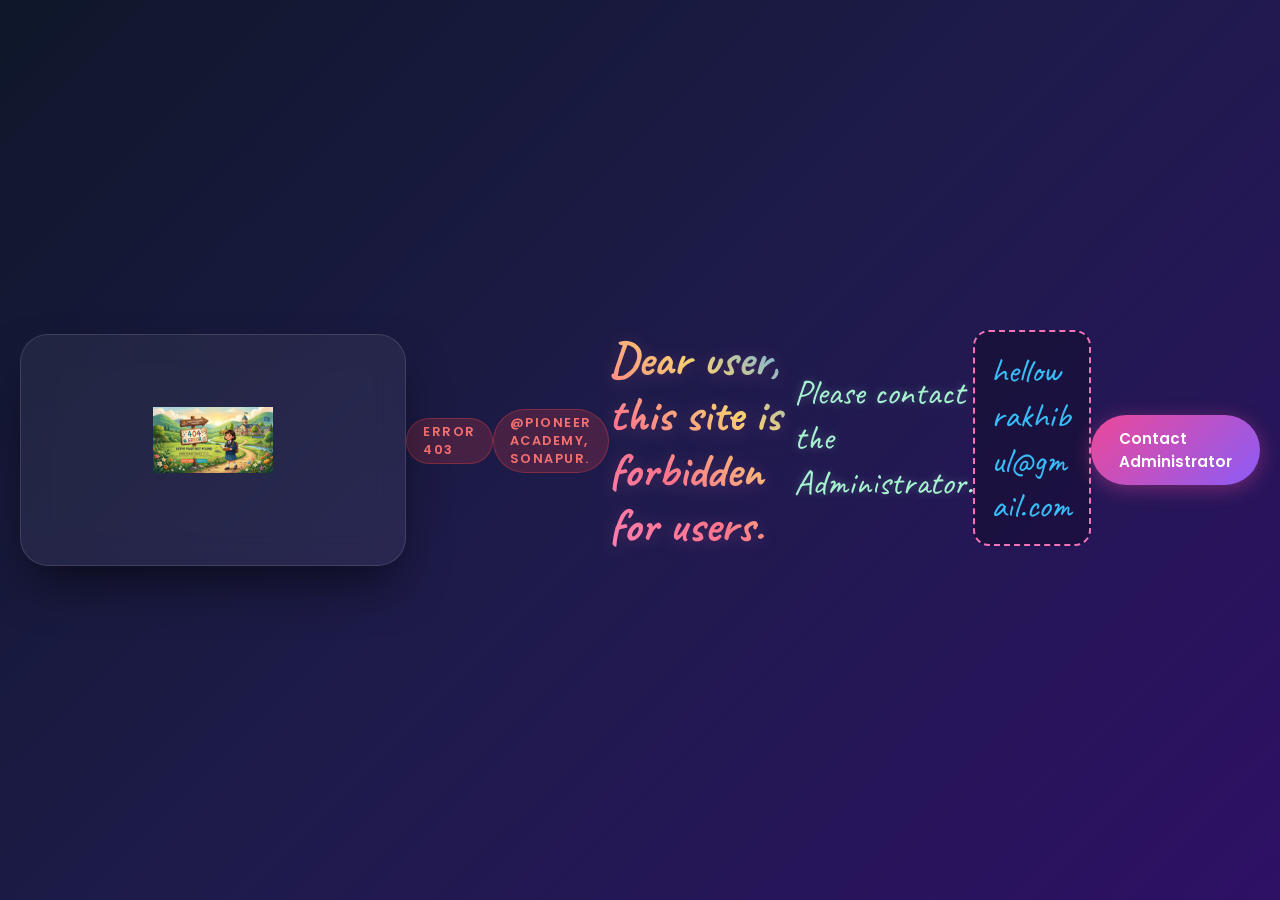
==== index.html @ b1b5a335 "Update index.html" ====
<!DOCTYPE html>
<html lang="en">
<head>
  <meta charset="UTF-8">
  <meta name="viewport" content="width=device-width, initial-scale=1.0">
  <title>403 - Access Forbidden</title>
  <!-- Google Fonts: Handwritten (Caveat) and Modern Body Font (Poppins) -->
  <link rel="preconnect" href="https://fonts.googleapis.com">
  <link rel="preconnect" href="https://fonts.gstatic.com" crossorigin>
  <link href="https://fonts.googleapis.com/css2?family=Caveat:wght@600;700&family=Poppins:wght@500;600&display=swap" rel="stylesheet">
  <style>
    * {
      margin: 0;
      padding: 0;
      box-sizing: border-box;
    }

    body {
      min-height: 100vh;
      display: flex;
      justify-content: center;
      align-items: center;
      background: linear-gradient(135deg, #0f172a 0%, #1e1b4b 50%, #2e1065 100%);
      font-family: 'Caveat', cursive;
      color: #fff;
      padding: 20px;
    }

    .container {
      background: rgba(255, 255, 255, 0.06);
      backdrop-filter: blur(16px);
      -webkit-backdrop-filter: blur(16px);
      border: 1px solid rgba(255, 255, 255, 0.12);
      border-radius: 28px;
      padding: 45px 35px;
      max-width: 540px;
      width: 100%;
      text-align: center;
      box-shadow: 0 25px 50px -12px rgba(0, 0, 0, 0.6);
      position: relative;
    }

    /* Floating Image Error Vector Visual */
    .error-graphic {
      width: 120px;
      height: 120px;
      margin: 0 auto 20px auto;
      animation: float 3s ease-in-out infinite;
    }

    @keyframes float {
      0%, 100% { transform: translateY(0px) rotate(0deg); }
      50% { transform: translateY(-12px) rotate(2deg); }
    }

    .badge {
      font-family: 'Poppins', sans-serif;
      display: inline-block;
      background: rgba(239, 68, 68, 0.2);
      color: #f87171;
      border: 1px solid rgba(239, 68, 68, 0.35);
      font-size: 0.8rem;
      font-weight: 600;
      padding: 4px 16px;
      border-radius: 50px;
      letter-spacing: 1.5px;
      text-transform: uppercase;
      margin-bottom: 18px;
    }

    /* Vibrant Multi-Color Handwritten Text */
    .title {
      font-size: 3rem;
      line-height: 1.15;
      margin-bottom: 15px;
      background: linear-gradient(45deg, #ff7eb3, #ff758c, #f7d070, #4facfe);
      -webkit-background-clip: text;
      -webkit-text-fill-color: transparent;
      filter: drop-shadow(0 2px 8px rgba(255, 120, 180, 0.2));
    }

    .subtitle {
      font-size: 2.2rem;
      color: #a7f3d0;
      margin-bottom: 25px;
      text-shadow: 0 0 10px rgba(167, 243, 208, 0.3);
    }

    .email-card {
      background: rgba(0, 0, 0, 0.25);
      border: 2px dashed #f472b6;
      border-radius: 16px;
      padding: 16px;
      margin-bottom: 25px;
      transition: border-color 0.3s ease;
    }

    .email-card:hover {
      border-color: #38bdf8;
    }

    .email-link {
      font-size: 2.2rem;
      color: #38bdf8;
      text-decoration: none;
      word-break: break-all;
      transition: transform 0.2s ease, color 0.2s ease;
      display: inline-block;
    }

    .email-link:hover {
      color: #fbbf24;
      transform: scale(1.04);
    }

    /* Action Button */
    .btn {
      font-family: 'Poppins', sans-serif;
      display: inline-block;
      font-size: 0.95rem;
      font-weight: 600;
      padding: 12px 28px;
      border-radius: 50px;
      text-decoration: none;
      color: #fff;
      background: linear-gradient(135deg, #ec4899 0%, #8b5cf6 100%);
      box-shadow: 0 4px 20px rgba(236, 72, 153, 0.4);
      transition: all 0.3s ease;
    }

    .btn:hover {
      transform: translateY(-2px);
      box-shadow: 0 8px 25px rgba(236, 72, 153, 0.6);
    }
  </style>
</head>
<body>

  <div class="container">
    <!-- Image Error SVG Vector -->


<div class="error-graphic">
  <img src="error.jpg" alt="Error Graphic" style="width: 100%; height: 100%; object-fit: contain;">
</div>


        
        <!-- Broken Image Box -->
        <rect x="10" y="15" width="80" height="70" rx="12" stroke="#38bdf8" stroke-width="3" fill="rgba(56, 189, 248, 0.05)"/>
        <circle cx="32" cy="38" r="7" fill="#fbbf24"/>
        <path d="M15 75 L38 50 L58 70 L70 58 L85 75" stroke="#a7f3d0" stroke-width="3" stroke-linecap="round" stroke-linejoin="round"/>
        <!-- Forbidden Red Cross Indicator -->
        <circle cx="72" cy="28" r="14" fill="#ef4444"/>
        <path d="M66 22 L78 34 M78 22 L66 34" stroke="#ffffff" stroke-width="3" stroke-linecap="round"/>
      </svg>
    </div>

    <span class="badge">Error 403</span>
    <span class="badge">@PIONEER ACADEMY, SONAPUR.</span>

    <h1 class="title">Dear user, this site is forbidden for users.</h1>
    <p class="subtitle">Please contact the Administrator.</p>

    <div class="email-card">
      <a href="mailto:hellowrakhibul@gmail.com" class="email-link">hellowrakhibul@gmail.com</a>
    </div>

    <a href="mailto:hellowrakhibul@gmail.com" class="btn">Contact Administrator</a>
  </div>

</body>
</html>
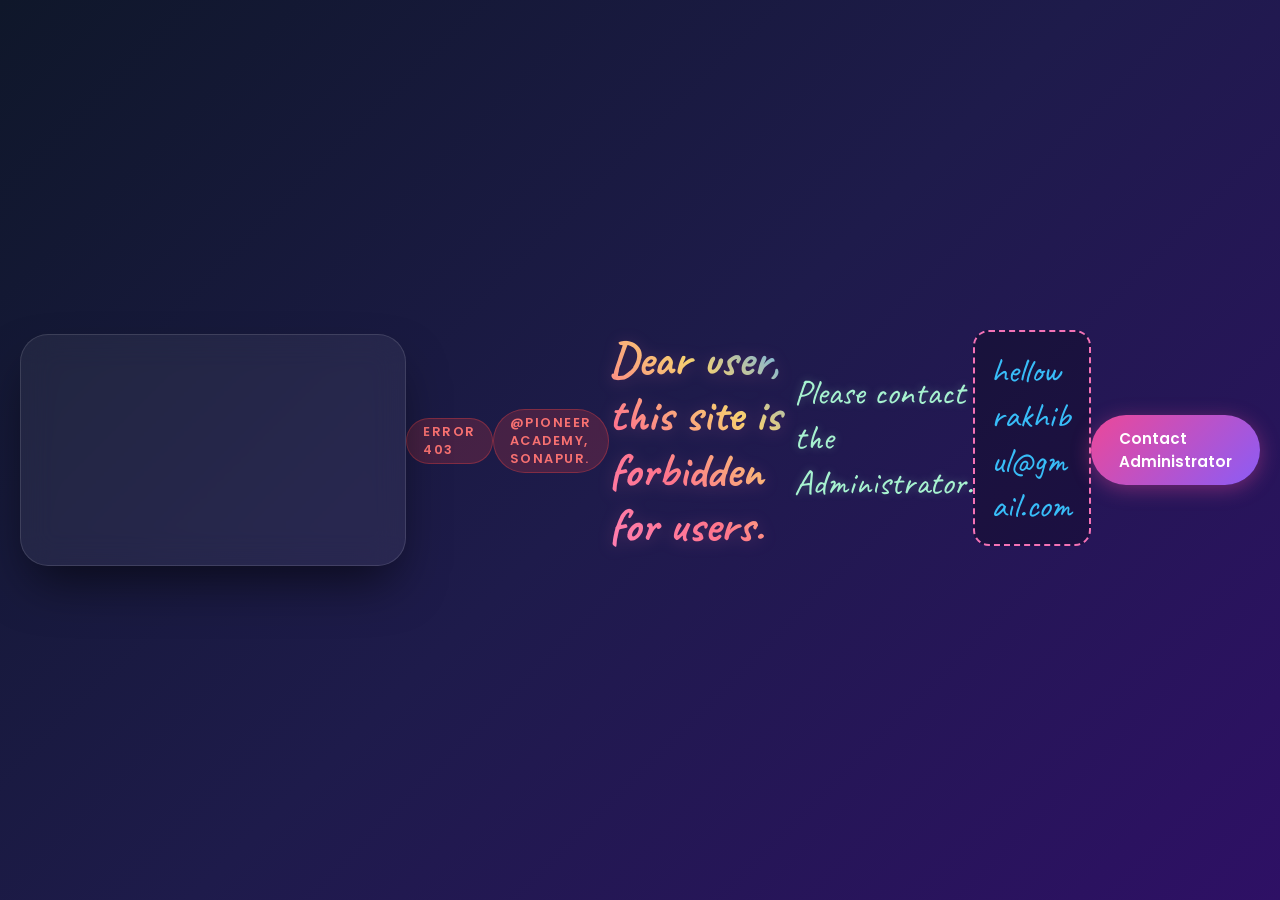
==== commit 4c50ea1b: "Update index.html" ====
--- a/index.html
+++ b/index.html
@@ -141,8 +141,12 @@
 
 
 <div class="error-graphic">
-  <img src="error.jpg" alt="Error Graphic" style="width: 100%; height: 100%; object-fit: contain;">
+  <!-- Paste your new raw SVG code below -->
+  <svg viewBox="0 0 100 100" fill="none" xmlns="http://www.w3.org/2000/svg">
+    <!-- Your new SVG paths go here -->
+  </svg>
 </div>
+
 
 
         
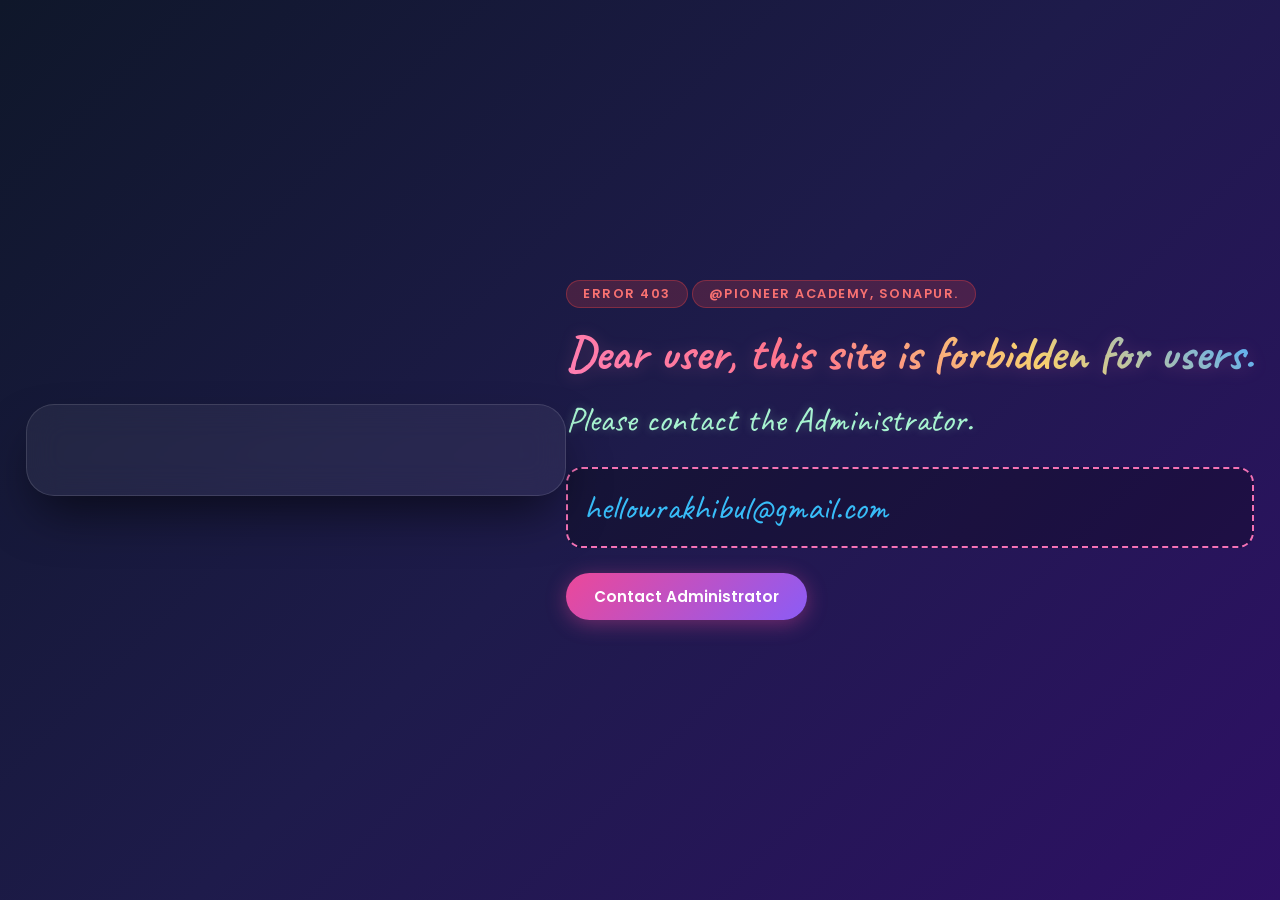
==== commit eec46ef0: "Update index.html" ====
--- a/index.html
+++ b/index.html
@@ -139,11 +139,6 @@
   <div class="container">
     <!-- Image Error SVG Vector -->
 
-
-<div class="error-graphic">
-  <!-- Paste your new raw SVG code below -->
-  <svg viewBox="0 0 100 100" fill="none" xmlns="http://www.w3.org/2000/svg">
-    <!-- Your new SVG paths go here -->
   </svg>
 </div>
 
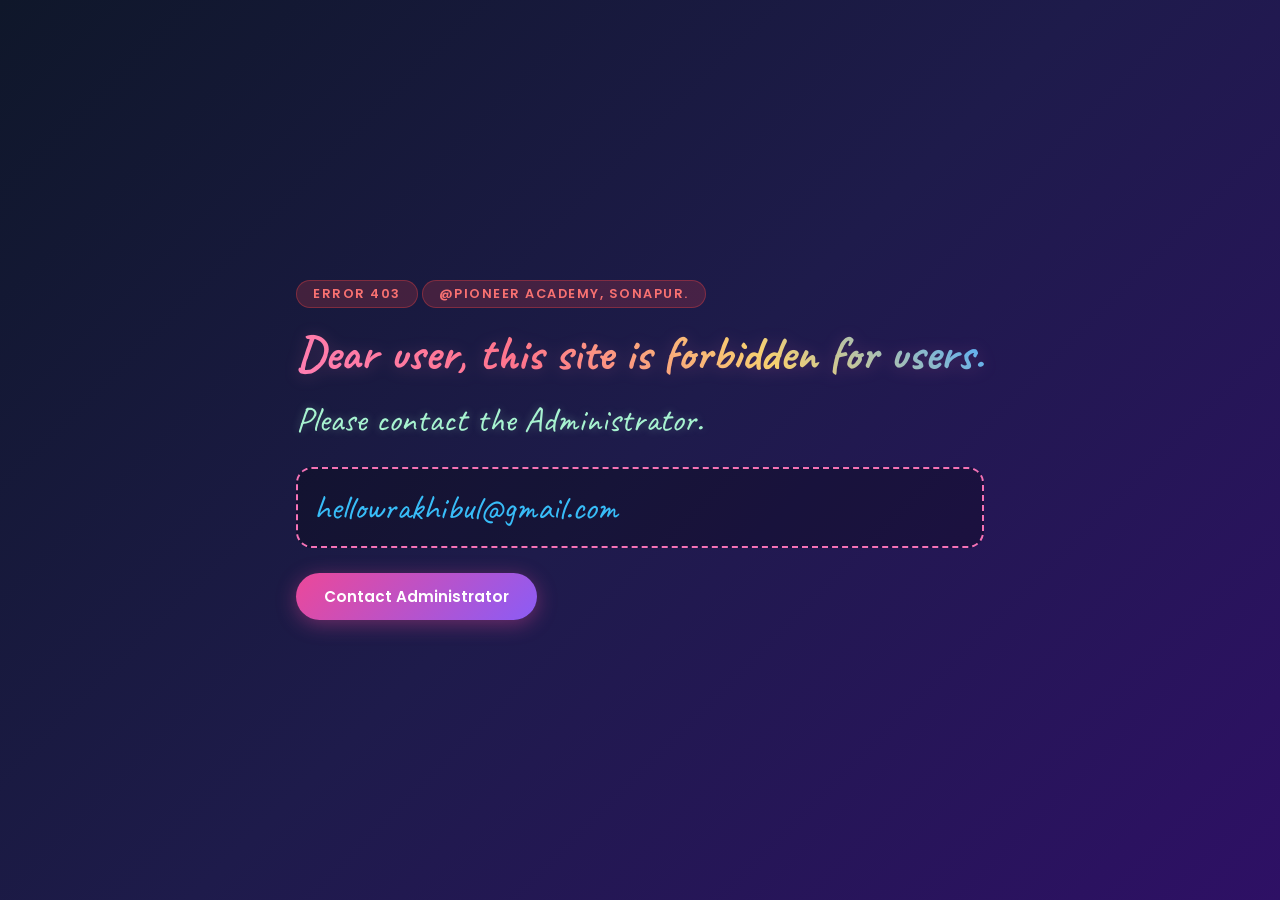
==== commit 94127070: "Update index.html" ====
--- a/index.html
+++ b/index.html
@@ -136,15 +136,7 @@
 </head>
 <body>
 
-  <div class="container">
-    <!-- Image Error SVG Vector -->
-
-  </svg>
-</div>
-
-
-
-        
+  
         <!-- Broken Image Box -->
         <rect x="10" y="15" width="80" height="70" rx="12" stroke="#38bdf8" stroke-width="3" fill="rgba(56, 189, 248, 0.05)"/>
         <circle cx="32" cy="38" r="7" fill="#fbbf24"/>
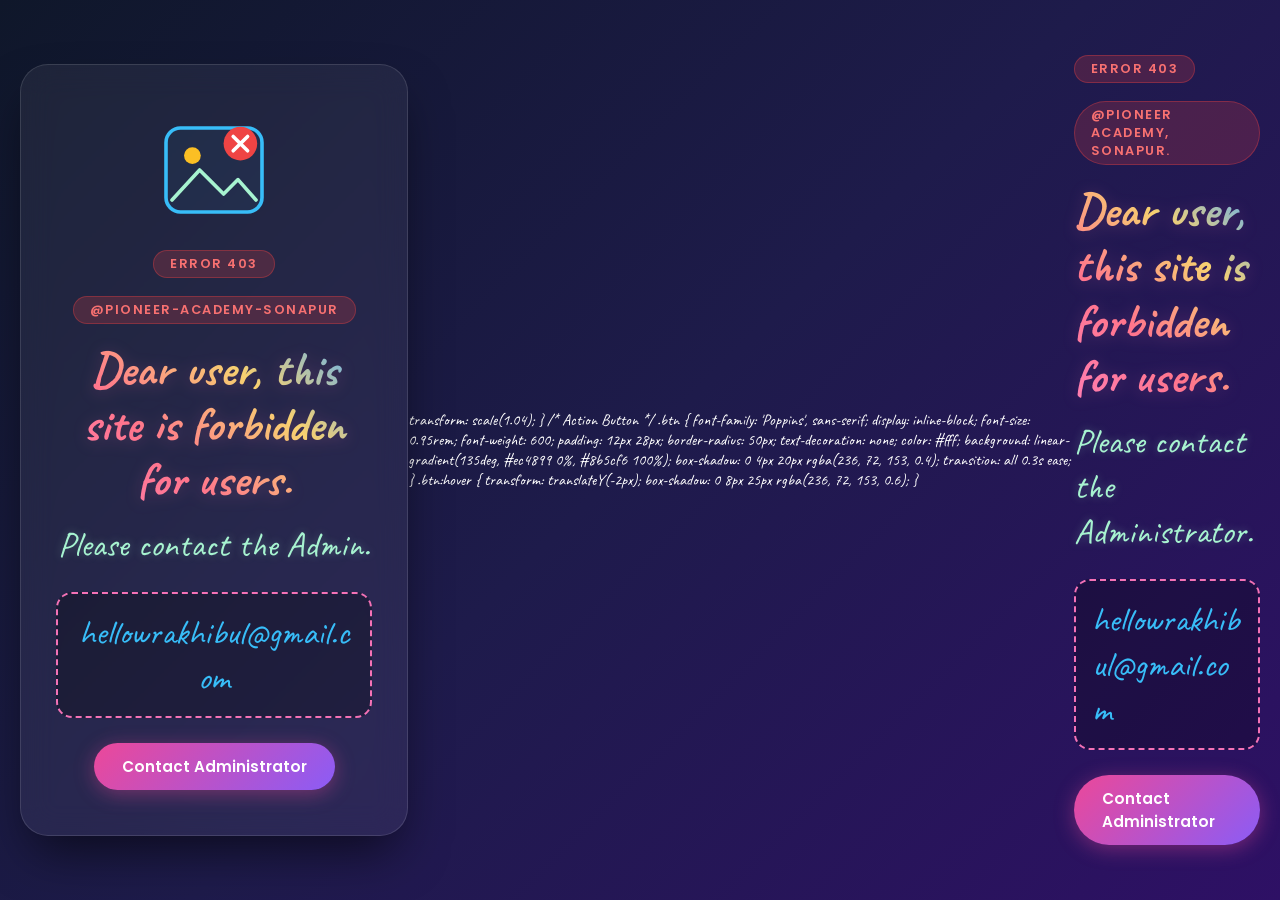
==== commit 22ec1a4e: "Update index.html" ====
--- a/index.html
+++ b/index.html
@@ -136,6 +136,61 @@
 </head>
 <body>
 
+  <div class="container">
+    <!-- Image Error SVG Vector -->
+    <div class="error-graphic">
+      <svg viewBox="0 0 100 100" fill="none" xmlns="http://www.w3.org/2000/svg">
+        <!-- Broken Image Box -->
+        <rect x="10" y="15" width="80" height="70" rx="12" stroke="#38bdf8" stroke-width="3" fill="rgba(56, 189, 248, 0.05)"/>
+        <circle cx="32" cy="38" r="7" fill="#fbbf24"/>
+        <path d="M15 75 L38 50 L58 70 L70 58 L85 75" stroke="#a7f3d0" stroke-width="3" stroke-linecap="round" stroke-linejoin="round"/>
+        <!-- Forbidden Red Cross Indicator -->
+        <circle cx="72" cy="28" r="14" fill="#ef4444"/>
+        <path d="M66 22 L78 34 M78 22 L66 34" stroke="#ffffff" stroke-width="3" stroke-linecap="round"/>
+      </svg>
+    </div>
+
+    <span class="badge">Error 403</span>
+    <span class="badge">@PIONEER-ACADEMY-SONAPUR</span>
+
+    <h1 class="title">Dear user, this site is forbidden for users.</h1>
+    <p class="subtitle">Please contact the Admin.</p>
+
+    <div class="email-card">
+      <a href="mailto:hellowrakhibul@gmail.com" class="email-link">hellowrakhibul@gmail.com</a>
+    </div>
+
+    <a href="mailto:hellowrakhibul@gmail.com" class="btn">Contact Administrator</a>
+  </div>
+
+</body>
+</html>
+      transform: scale(1.04);
+    }
+
+    /* Action Button */
+    .btn {
+      font-family: 'Poppins', sans-serif;
+      display: inline-block;
+      font-size: 0.95rem;
+      font-weight: 600;
+      padding: 12px 28px;
+      border-radius: 50px;
+      text-decoration: none;
+      color: #fff;
+      background: linear-gradient(135deg, #ec4899 0%, #8b5cf6 100%);
+      box-shadow: 0 4px 20px rgba(236, 72, 153, 0.4);
+      transition: all 0.3s ease;
+    }
+
+    .btn:hover {
+      transform: translateY(-2px);
+      box-shadow: 0 8px 25px rgba(236, 72, 153, 0.6);
+    }
+  </style>
+</head>
+<body>
+
   
         <!-- Broken Image Box -->
         <rect x="10" y="15" width="80" height="70" rx="12" stroke="#38bdf8" stroke-width="3" fill="rgba(56, 189, 248, 0.05)"/>
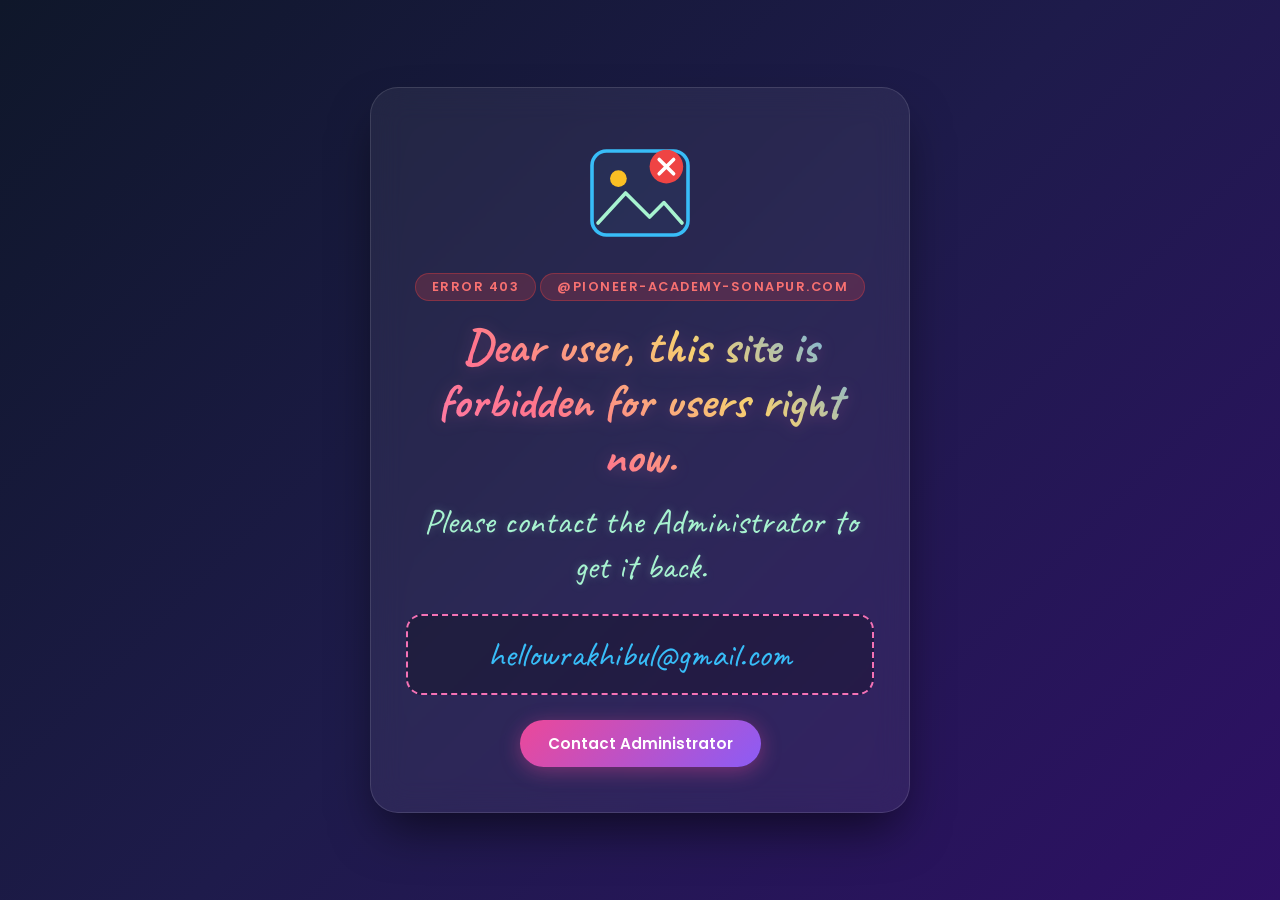
==== commit 93e7d287: "Update index.html" ====
--- a/index.html
+++ b/index.html
@@ -151,10 +151,10 @@
     </div>
 
     <span class="badge">Error 403</span>
-    <span class="badge">@PIONEER-ACADEMY-SONAPUR</span>
+     <span class="badge"> @Pioneer-Academy-Sonapur.com</span>
 
-    <h1 class="title">Dear user, this site is forbidden for users.</h1>
-    <p class="subtitle">Please contact the Admin.</p>
+    <h1 class="title">Dear user, this site is forbidden for users right now.</h1>
+    <p class="subtitle">Please contact the Administrator to get it back.</p>
 
     <div class="email-card">
       <a href="mailto:hellowrakhibul@gmail.com" class="email-link">hellowrakhibul@gmail.com</a>
@@ -165,56 +165,3 @@
 
 </body>
 </html>
-      transform: scale(1.04);
-    }
-
-    /* Action Button */
-    .btn {
-      font-family: 'Poppins', sans-serif;
-      display: inline-block;
-      font-size: 0.95rem;
-      font-weight: 600;
-      padding: 12px 28px;
-      border-radius: 50px;
-      text-decoration: none;
-      color: #fff;
-      background: linear-gradient(135deg, #ec4899 0%, #8b5cf6 100%);
-      box-shadow: 0 4px 20px rgba(236, 72, 153, 0.4);
-      transition: all 0.3s ease;
-    }
-
-    .btn:hover {
-      transform: translateY(-2px);
-      box-shadow: 0 8px 25px rgba(236, 72, 153, 0.6);
-    }
-  </style>
-</head>
-<body>
-
-  
-        <!-- Broken Image Box -->
-        <rect x="10" y="15" width="80" height="70" rx="12" stroke="#38bdf8" stroke-width="3" fill="rgba(56, 189, 248, 0.05)"/>
-        <circle cx="32" cy="38" r="7" fill="#fbbf24"/>
-        <path d="M15 75 L38 50 L58 70 L70 58 L85 75" stroke="#a7f3d0" stroke-width="3" stroke-linecap="round" stroke-linejoin="round"/>
-        <!-- Forbidden Red Cross Indicator -->
-        <circle cx="72" cy="28" r="14" fill="#ef4444"/>
-        <path d="M66 22 L78 34 M78 22 L66 34" stroke="#ffffff" stroke-width="3" stroke-linecap="round"/>
-      </svg>
-    </div>
-
-    <span class="badge">Error 403</span>
-    <span class="badge">@PIONEER ACADEMY, SONAPUR.</span>
-
-    <h1 class="title">Dear user, this site is forbidden for users.</h1>
-    <p class="subtitle">Please contact the Administrator.</p>
-
-    <div class="email-card">
-      <a href="mailto:hellowrakhibul@gmail.com" class="email-link">hellowrakhibul@gmail.com</a>
-    </div>
-
-    <a href="mailto:hellowrakhibul@gmail.com" class="btn">Contact Administrator</a>
-  </div>
-
-</body>
-</html>
-
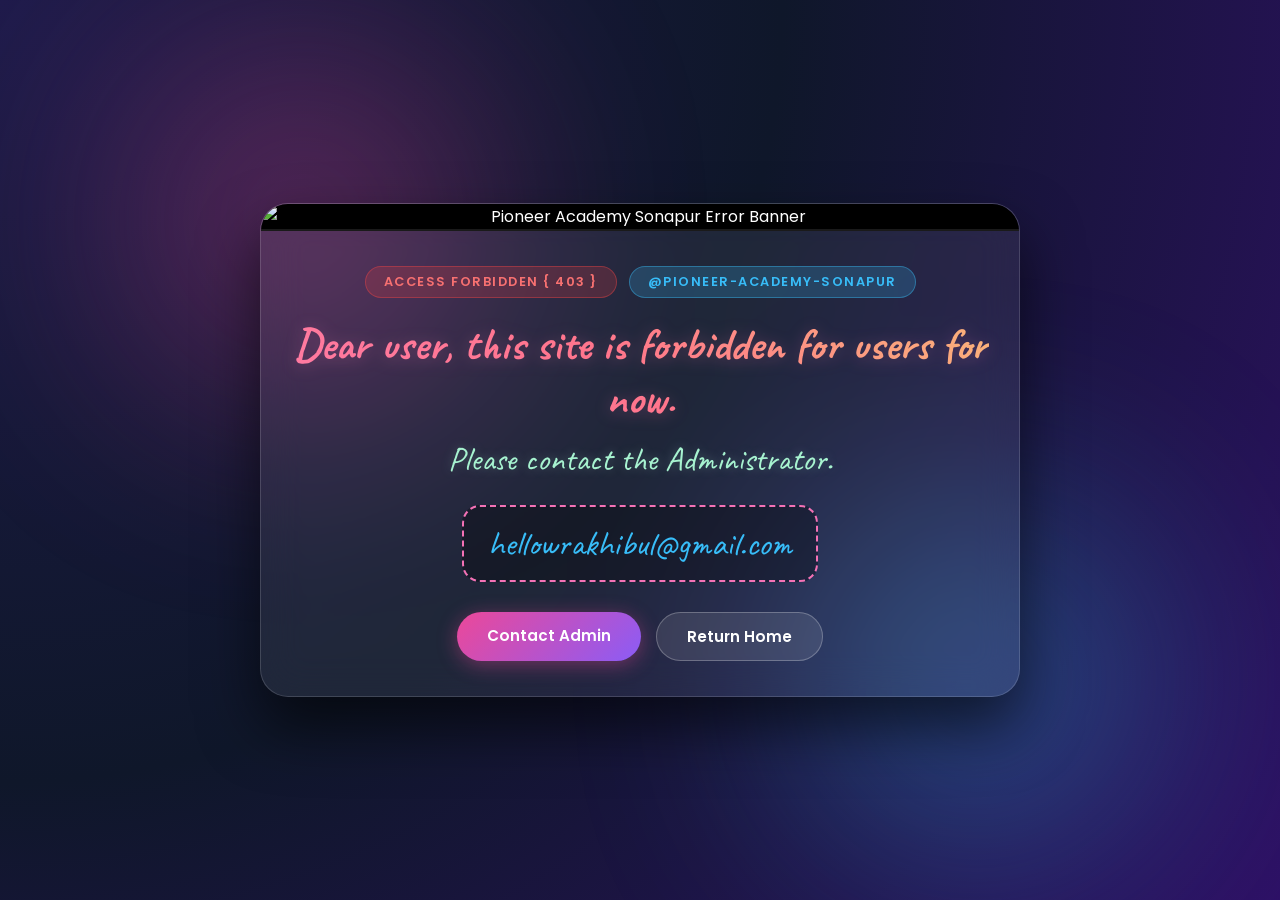
==== commit dbf4de53: "Update index.html" ====
--- a/index.html
+++ b/index.html
@@ -3,11 +3,13 @@
 <head>
   <meta charset="UTF-8">
   <meta name="viewport" content="width=device-width, initial-scale=1.0">
-  <title>403 - Access Forbidden</title>
-  <!-- Google Fonts: Handwritten (Caveat) and Modern Body Font (Poppins) -->
+  <title>404 - Pioneer Academy, Sonapur</title>
+  
+  <!-- Google Fonts: Handwritten (Caveat) & Clean UI (Poppins) -->
   <link rel="preconnect" href="https://fonts.googleapis.com">
   <link rel="preconnect" href="https://fonts.gstatic.com" crossorigin>
-  <link href="https://fonts.googleapis.com/css2?family=Caveat:wght@600;700&family=Poppins:wght@500;600&display=swap" rel="stylesheet">
+  <link href="https://fonts.googleapis.com/css2?family=Caveat:wght@600;700&family=Poppins:wght@500;600;700&display=swap" rel="stylesheet">
+
   <style>
     * {
       margin: 0;
@@ -17,150 +19,244 @@
 
     body {
       min-height: 100vh;
+      background: radial-gradient(circle at top left, #1e1b4b, #0f172a, #2e1065);
+      font-family: 'Poppins', sans-serif;
+      color: #fff;
       display: flex;
       justify-content: center;
       align-items: center;
-      background: linear-gradient(135deg, #0f172a 0%, #1e1b4b 50%, #2e1065 100%);
-      font-family: 'Caveat', cursive;
-      color: #fff;
-      padding: 20px;
-    }
-
-    .container {
-      background: rgba(255, 255, 255, 0.06);
-      backdrop-filter: blur(16px);
-      -webkit-backdrop-filter: blur(16px);
-      border: 1px solid rgba(255, 255, 255, 0.12);
+      padding: 30px 15px;
+      overflow-x: hidden;
+      position: relative;
+    }
+
+    /* Ambient Background Glows */
+    .bg-glow {
+      position: fixed;
+      width: 350px;
+      height: 350px;
+      border-radius: 50%;
+      filter: blur(120px);
+      opacity: 0.35;
+      z-index: 0;
+      animation: floatGlow 8s ease-in-out infinite alternate;
+    }
+    .bg-glow-1 { top: 5%; left: 10%; background: #ec4899; }
+    .bg-glow-2 { bottom: 5%; right: 10%; background: #38bdf8; }
+
+    @keyframes floatGlow {
+      0% { transform: translate(0, 0) scale(1); }
+      100% { transform: translate(40px, 30px) scale(1.25); }
+    }
+
+    /* Main Container Card */
+    .card-container {
+      position: relative;
+      z-index: 1;
+      background: rgba(255, 255, 255, 0.07);
+      backdrop-filter: blur(20px);
+      -webkit-backdrop-filter: blur(20px);
+      border: 1px solid rgba(255, 255, 255, 0.15);
       border-radius: 28px;
-      padding: 45px 35px;
-      max-width: 540px;
+      max-width: 760px;
       width: 100%;
+      overflow: hidden;
+      box-shadow: 0 30px 60px rgba(0, 0, 0, 0.6);
       text-align: center;
-      box-shadow: 0 25px 50px -12px rgba(0, 0, 0, 0.6);
+      animation: fadeInUp 1s ease-out;
+    }
+
+    @keyframes fadeInUp {
+      from { opacity: 0; transform: translateY(30px); }
+      to { opacity: 1; transform: translateY(0); }
+    }
+
+    /* Top Full-Quality Image Section */
+    .hero-image-wrapper {
+      width: 100%;
       position: relative;
-    }
-
-    /* Floating Image Error Vector Visual */
-    .error-graphic {
-      width: 120px;
-      height: 120px;
-      margin: 0 auto 20px auto;
-      animation: float 3s ease-in-out infinite;
-    }
-
-    @keyframes float {
-      0%, 100% { transform: translateY(0px) rotate(0deg); }
-      50% { transform: translateY(-12px) rotate(2deg); }
+      overflow: hidden;
+      background: #000;
+      border-bottom: 2px solid rgba(255, 255, 255, 0.1);
+    }
+
+    .hero-image {
+      width: 100%;
+      height: auto;
+      display: block;
+      object-fit: cover;
+      /* Maximize image clarity & sharpness */
+      image-rendering: -webkit-optimize-contrast;
+      image-rendering: crisp-edges;
+      transition: transform 0.6s cubic-bezier(0.25, 1, 0.5, 1);
+    }
+
+    .hero-image-wrapper:hover .hero-image {
+      transform: scale(1.03);
+    }
+
+    /* Content Area */
+    .content {
+      padding: 35px 30px;
+    }
+
+    .badge-group {
+      display: flex;
+      justify-content: center;
+      gap: 12px;
+      flex-wrap: wrap;
+      margin-bottom: 20px;
     }
 
     .badge {
-      font-family: 'Poppins', sans-serif;
-      display: inline-block;
-      background: rgba(239, 68, 68, 0.2);
-      color: #f87171;
-      border: 1px solid rgba(239, 68, 68, 0.35);
       font-size: 0.8rem;
       font-weight: 600;
-      padding: 4px 16px;
+      padding: 6px 18px;
       border-radius: 50px;
       letter-spacing: 1.5px;
       text-transform: uppercase;
-      margin-bottom: 18px;
-    }
-
-    /* Vibrant Multi-Color Handwritten Text */
+    }
+
+    .badge-danger {
+      background: rgba(239, 68, 68, 0.2);
+      color: #f87171;
+      border: 1px solid rgba(239, 68, 68, 0.4);
+    }
+
+    .badge-school {
+      background: rgba(56, 189, 248, 0.2);
+      color: #38bdf8;
+      border: 1px solid rgba(56, 189, 248, 0.4);
+    }
+
+    /* Vibrant Gradient Handwritten Text */
     .title {
-      font-size: 3rem;
-      line-height: 1.15;
-      margin-bottom: 15px;
-      background: linear-gradient(45deg, #ff7eb3, #ff758c, #f7d070, #4facfe);
+      font-family: 'Caveat', cursive;
+      font-size: 2.8rem;
+      line-height: 1.2;
+      margin-bottom: 12px;
+      background: linear-gradient(45deg, #ff7eb3, #ff758c, #f7d070, #4facfe, #a7f3d0);
+      background-size: 300% 300%;
       -webkit-background-clip: text;
       -webkit-text-fill-color: transparent;
-      filter: drop-shadow(0 2px 8px rgba(255, 120, 180, 0.2));
+      animation: gradientShift 6s ease infinite;
+      filter: drop-shadow(0 2px 8px rgba(255, 120, 180, 0.25));
+    }
+
+    @keyframes gradientShift {
+      0% { background-position: 0% 50%; }
+      50% { background-position: 100% 50%; }
+      100% { background-position: 0% 50%; }
     }
 
     .subtitle {
-      font-size: 2.2rem;
+      font-family: 'Caveat', cursive;
+      font-size: 2.1rem;
       color: #a7f3d0;
       margin-bottom: 25px;
-      text-shadow: 0 0 10px rgba(167, 243, 208, 0.3);
-    }
-
-    .email-card {
-      background: rgba(0, 0, 0, 0.25);
+      text-shadow: 0 0 12px rgba(167, 243, 208, 0.3);
+    }
+
+    /* Interactive Email Card */
+    .email-box {
+      background: rgba(0, 0, 0, 0.3);
       border: 2px dashed #f472b6;
-      border-radius: 16px;
-      padding: 16px;
-      margin-bottom: 25px;
-      transition: border-color 0.3s ease;
-    }
-
-    .email-card:hover {
+      border-radius: 18px;
+      padding: 14px 24px;
+      margin: 0 auto 30px auto;
+      display: inline-block;
+      transition: all 0.3s ease;
+    }
+
+    .email-box:hover {
       border-color: #38bdf8;
+      transform: translateY(-3px);
+      box-shadow: 0 10px 25px rgba(56, 189, 248, 0.25);
     }
 
     .email-link {
+      font-family: 'Caveat', cursive;
       font-size: 2.2rem;
       color: #38bdf8;
       text-decoration: none;
       word-break: break-all;
-      transition: transform 0.2s ease, color 0.2s ease;
-      display: inline-block;
-    }
-
-    .email-link:hover {
+      transition: color 0.2s ease;
+    }
+
+    .email-box:hover .email-link {
       color: #fbbf24;
-      transform: scale(1.04);
-    }
-
-    /* Action Button */
+    }
+
+    /* Action Buttons */
+    .btn-group {
+      display: flex;
+      justify-content: center;
+      gap: 15px;
+      flex-wrap: wrap;
+    }
+
     .btn {
-      font-family: 'Poppins', sans-serif;
-      display: inline-block;
       font-size: 0.95rem;
       font-weight: 600;
-      padding: 12px 28px;
+      padding: 12px 30px;
       border-radius: 50px;
       text-decoration: none;
       color: #fff;
+      transition: all 0.3s ease;
+      display: inline-block;
+    }
+
+    .btn-primary {
       background: linear-gradient(135deg, #ec4899 0%, #8b5cf6 100%);
       box-shadow: 0 4px 20px rgba(236, 72, 153, 0.4);
-      transition: all 0.3s ease;
-    }
-
-    .btn:hover {
-      transform: translateY(-2px);
+    }
+
+    .btn-primary:hover {
+      transform: translateY(-3px);
       box-shadow: 0 8px 25px rgba(236, 72, 153, 0.6);
+    }
+
+    .btn-secondary {
+      background: rgba(255, 255, 255, 0.1);
+      border: 1px solid rgba(255, 255, 255, 0.25);
+    }
+
+    .btn-secondary:hover {
+      background: rgba(255, 255, 255, 0.2);
+      transform: translateY(-3px);
     }
   </style>
 </head>
 <body>
 
-  <div class="container">
-    <!-- Image Error SVG Vector -->
-    <div class="error-graphic">
-      <svg viewBox="0 0 100 100" fill="none" xmlns="http://www.w3.org/2000/svg">
-        <!-- Broken Image Box -->
-        <rect x="10" y="15" width="80" height="70" rx="12" stroke="#38bdf8" stroke-width="3" fill="rgba(56, 189, 248, 0.05)"/>
-        <circle cx="32" cy="38" r="7" fill="#fbbf24"/>
-        <path d="M15 75 L38 50 L58 70 L70 58 L85 75" stroke="#a7f3d0" stroke-width="3" stroke-linecap="round" stroke-linejoin="round"/>
-        <!-- Forbidden Red Cross Indicator -->
-        <circle cx="72" cy="28" r="14" fill="#ef4444"/>
-        <path d="M66 22 L78 34 M78 22 L66 34" stroke="#ffffff" stroke-width="3" stroke-linecap="round"/>
-      </svg>
+  <div class="bg-glow bg-glow-1"></div>
+  <div class="bg-glow bg-glow-2"></div>
+
+  <div class="card-container">
+    <!-- Top Image Container -->
+    <div class="hero-image-wrapper">
+      <img src="error.jpg" alt="Pioneer Academy Sonapur Error Banner" class="hero-image">
     </div>
 
-    <span class="badge">Error 403</span>
-     <span class="badge"> @Pioneer-Academy-Sonapur.com</span>
-
-    <h1 class="title">Dear user, this site is forbidden for users right now.</h1>
-    <p class="subtitle">Please contact the Administrator to get it back.</p>
-
-    <div class="email-card">
-      <a href="mailto:hellowrakhibul@gmail.com" class="email-link">hellowrakhibul@gmail.com</a>
+    <!-- Text & Action Content -->
+    <div class="content">
+      <div class="badge-group">
+        <span class="badge badge-danger">Access Forbidden { 403 }</span>
+        <span class="badge badge-school">@PIONEER-ACADEMY-SONAPUR</span>
+      </div>
+
+      <h1 class="title">Dear user, this site is forbidden for users for now.</h1>
+      <p class="subtitle">Please contact the Administrator.</p>
+
+      <div class="email-box">
+        <a href="mailto:hellowrakhibul@gmail.com" class="email-link">hellowrakhibul@gmail.com</a>
+      </div>
+
+      <div class="btn-group">
+        <a href="mailto:hellowrakhibul@gmail.com" class="btn btn-primary">Contact Admin</a>
+        <a href="#" class="btn btn-secondary">Return Home</a>
+      </div>
     </div>
-
-    <a href="mailto:hellowrakhibul@gmail.com" class="btn">Contact Administrator</a>
   </div>
 
 </body>
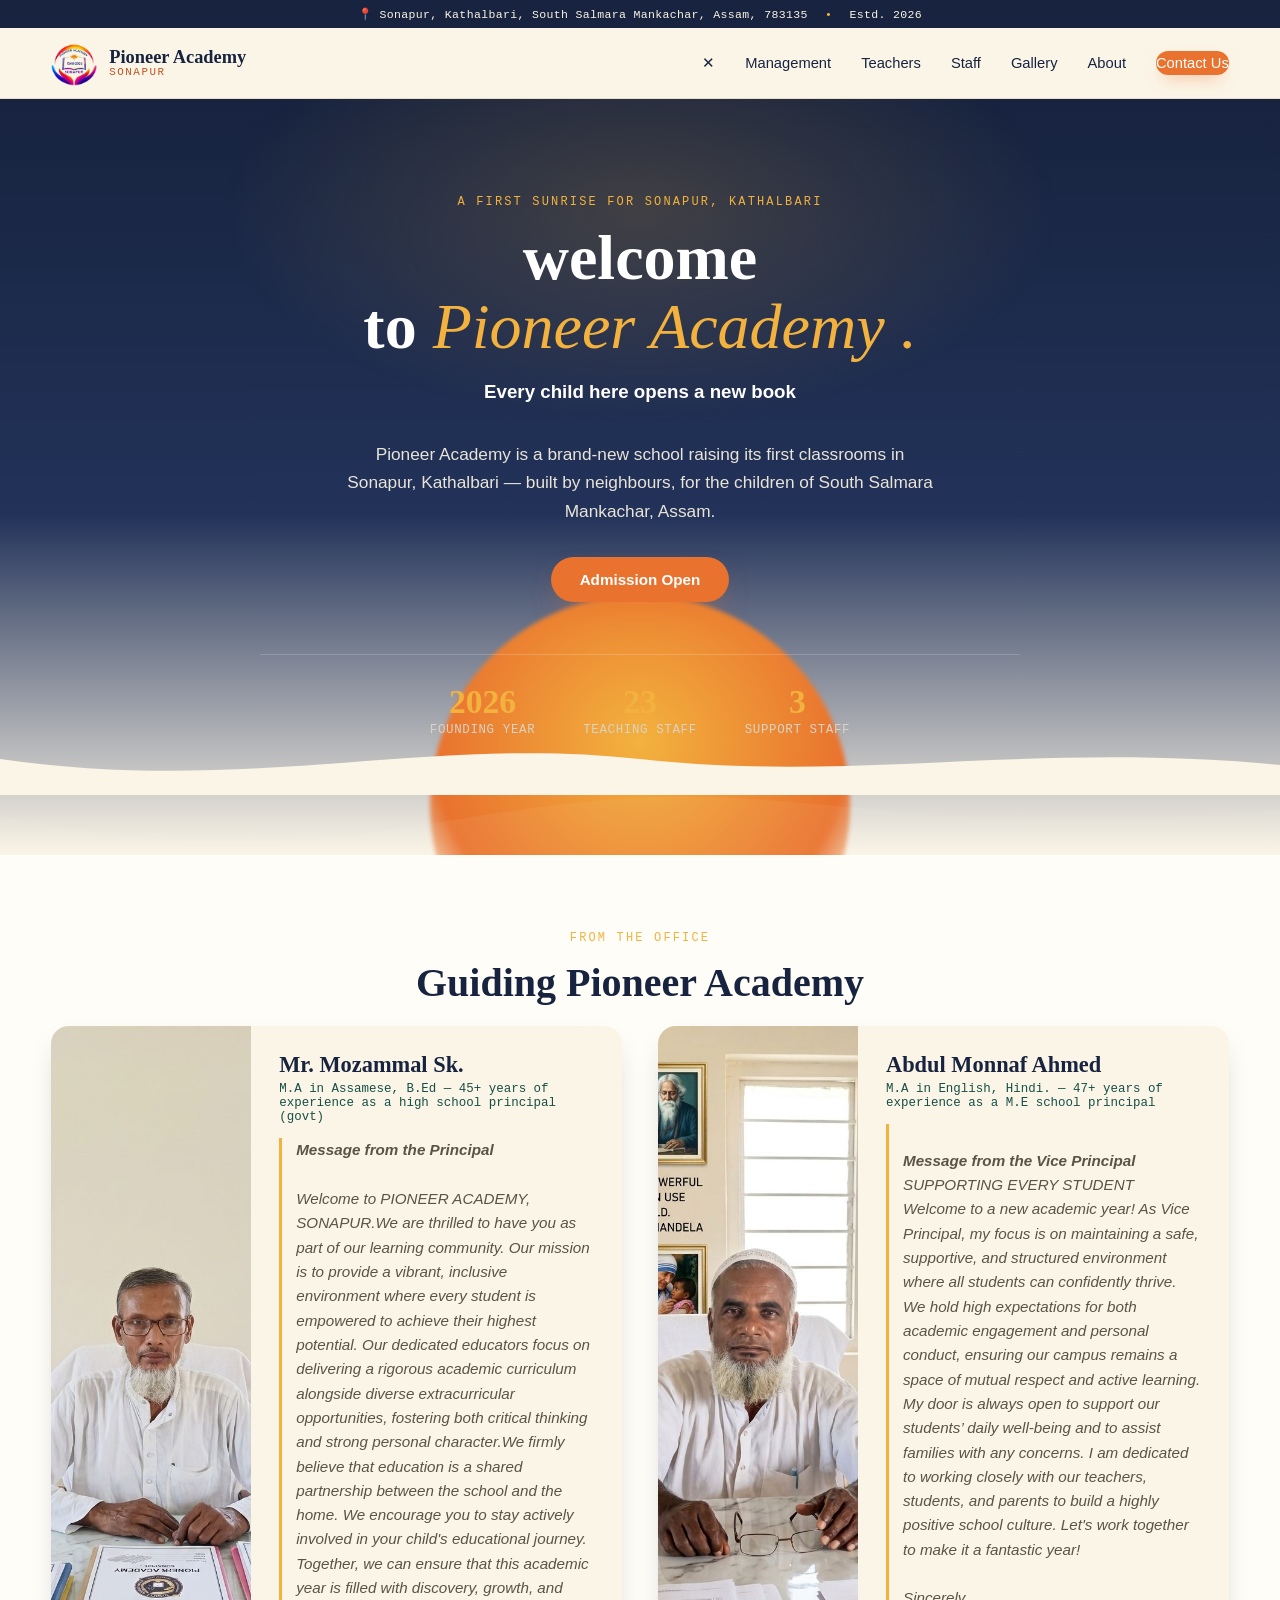
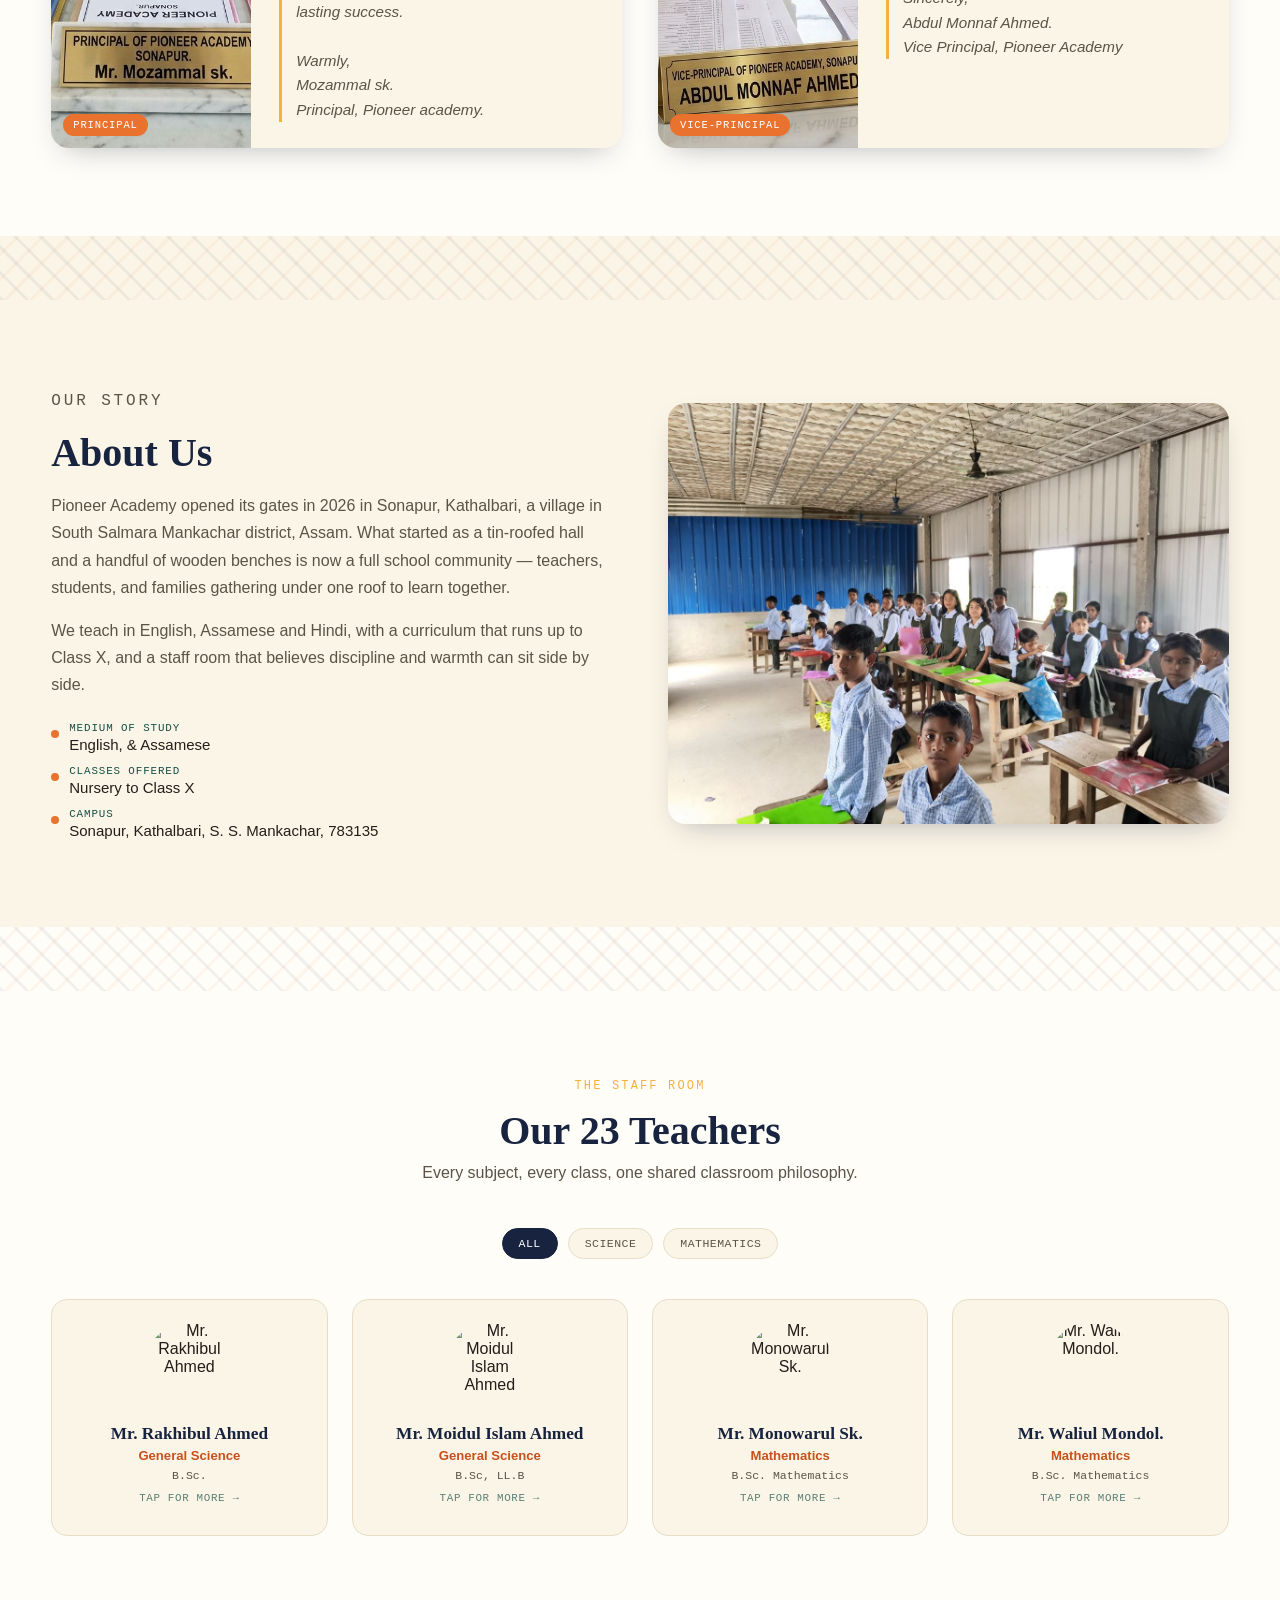
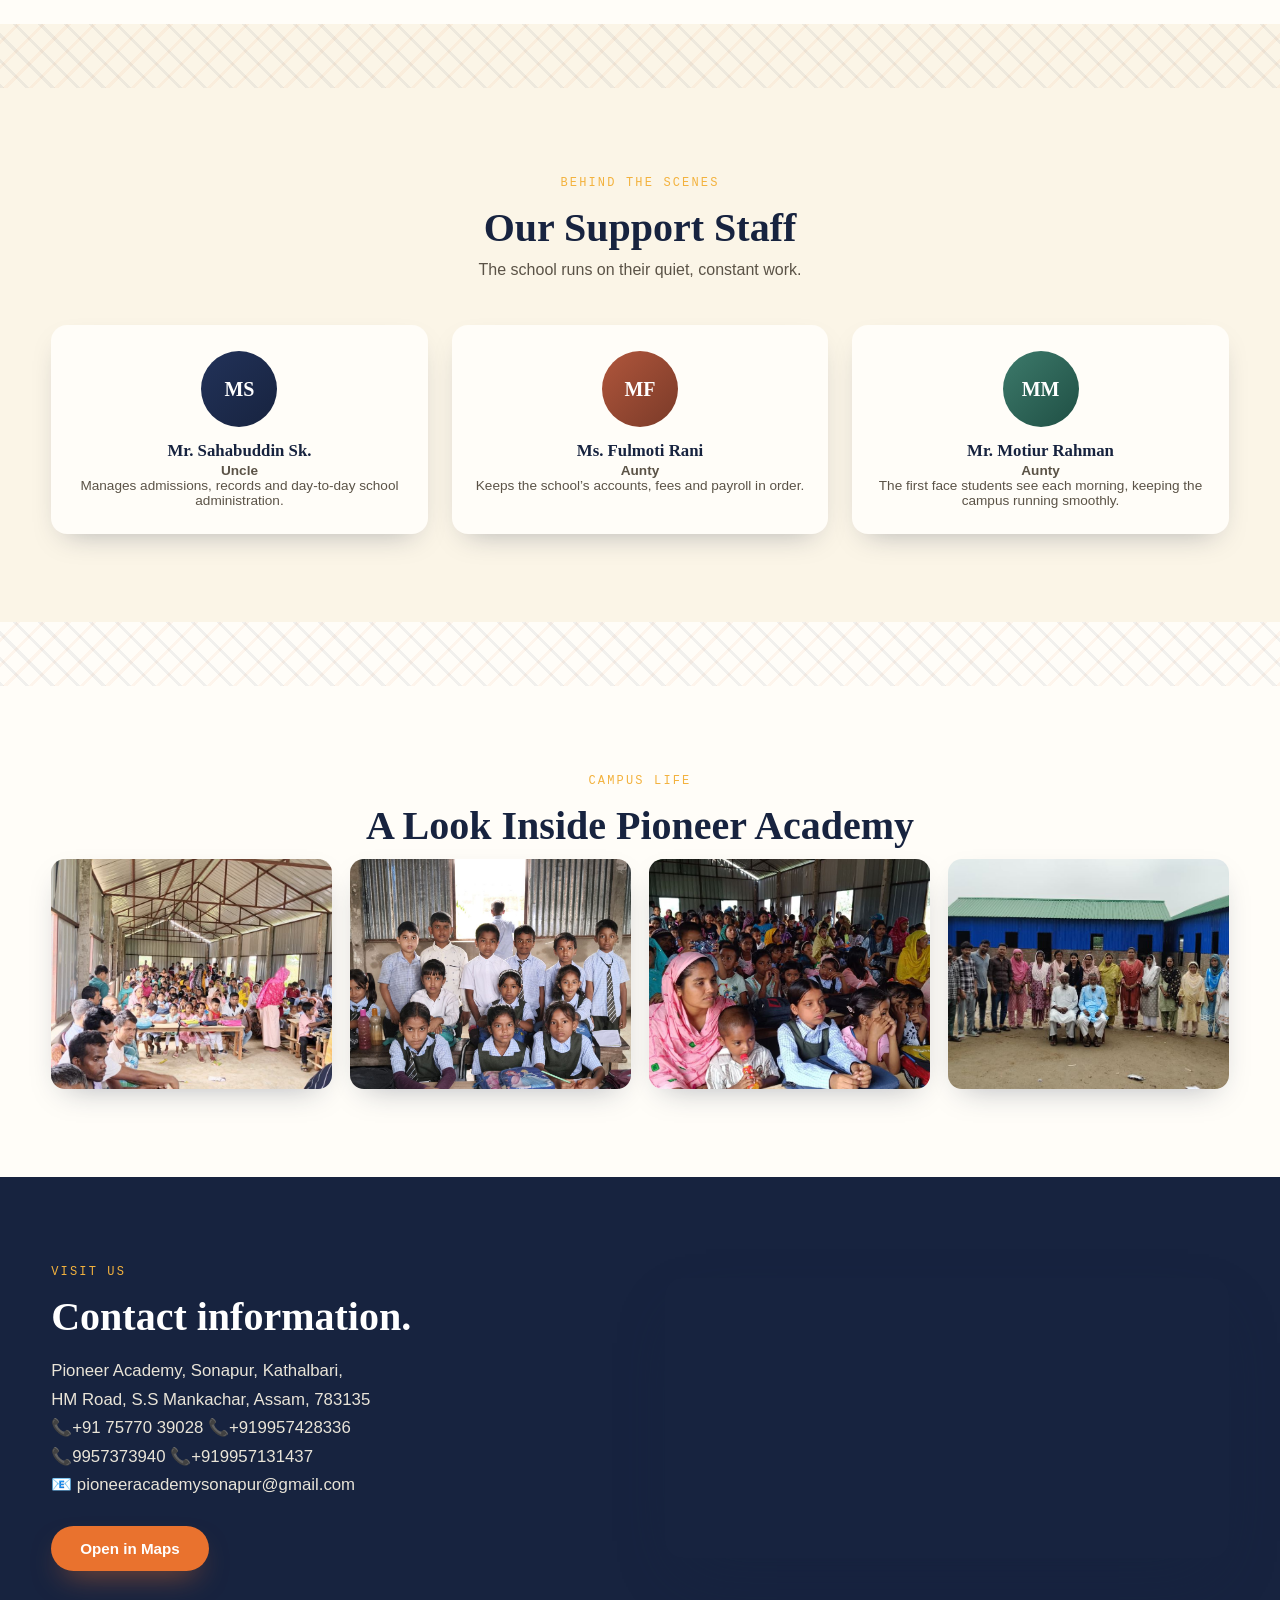
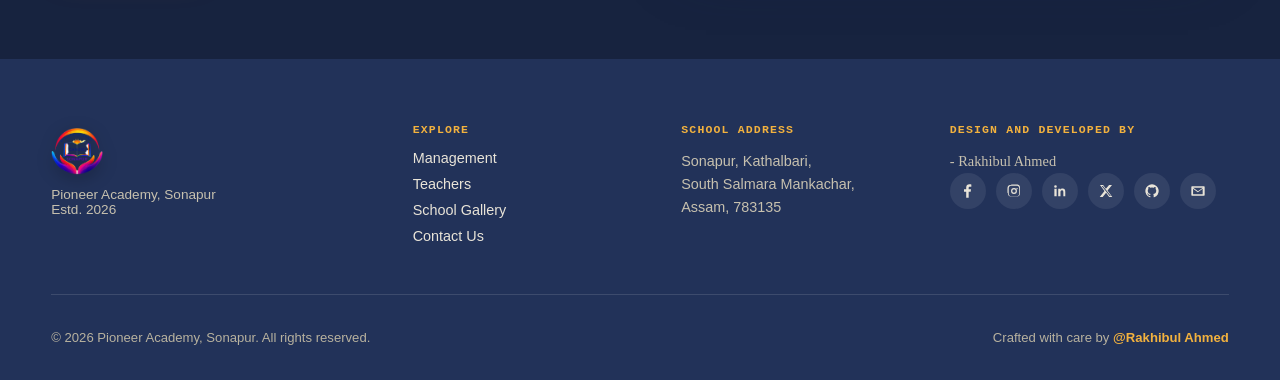
==== commit 01f2c6ff: "Rename indexx.html to index.html" ====
--- a/index.html
+++ b/index.html
@@ -1,263 +1,298 @@
 <!DOCTYPE html>
 <html lang="en">
 <head>
-  <meta charset="UTF-8">
-  <meta name="viewport" content="width=device-width, initial-scale=1.0">
-  <title>404 - Pioneer Academy, Sonapur</title>
-  
-  <!-- Google Fonts: Handwritten (Caveat) & Clean UI (Poppins) -->
-  <link rel="preconnect" href="https://fonts.googleapis.com">
-  <link rel="preconnect" href="https://fonts.gstatic.com" crossorigin>
-  <link href="https://fonts.googleapis.com/css2?family=Caveat:wght@600;700&family=Poppins:wght@500;600;700&display=swap" rel="stylesheet">
-
-  <style>
-    * {
-      margin: 0;
-      padding: 0;
-      box-sizing: border-box;
-    }
-
-    body {
-      min-height: 100vh;
-      background: radial-gradient(circle at top left, #1e1b4b, #0f172a, #2e1065);
-      font-family: 'Poppins', sans-serif;
-      color: #fff;
-      display: flex;
-      justify-content: center;
-      align-items: center;
-      padding: 30px 15px;
-      overflow-x: hidden;
-      position: relative;
-    }
-
-    /* Ambient Background Glows */
-    .bg-glow {
-      position: fixed;
-      width: 350px;
-      height: 350px;
-      border-radius: 50%;
-      filter: blur(120px);
-      opacity: 0.35;
-      z-index: 0;
-      animation: floatGlow 8s ease-in-out infinite alternate;
-    }
-    .bg-glow-1 { top: 5%; left: 10%; background: #ec4899; }
-    .bg-glow-2 { bottom: 5%; right: 10%; background: #38bdf8; }
-
-    @keyframes floatGlow {
-      0% { transform: translate(0, 0) scale(1); }
-      100% { transform: translate(40px, 30px) scale(1.25); }
-    }
-
-    /* Main Container Card */
-    .card-container {
-      position: relative;
-      z-index: 1;
-      background: rgba(255, 255, 255, 0.07);
-      backdrop-filter: blur(20px);
-      -webkit-backdrop-filter: blur(20px);
-      border: 1px solid rgba(255, 255, 255, 0.15);
-      border-radius: 28px;
-      max-width: 760px;
-      width: 100%;
-      overflow: hidden;
-      box-shadow: 0 30px 60px rgba(0, 0, 0, 0.6);
-      text-align: center;
-      animation: fadeInUp 1s ease-out;
-    }
-
-    @keyframes fadeInUp {
-      from { opacity: 0; transform: translateY(30px); }
-      to { opacity: 1; transform: translateY(0); }
-    }
-
-    /* Top Full-Quality Image Section */
-    .hero-image-wrapper {
-      width: 100%;
-      position: relative;
-      overflow: hidden;
-      background: #000;
-      border-bottom: 2px solid rgba(255, 255, 255, 0.1);
-    }
-
-    .hero-image {
-      width: 100%;
-      height: auto;
-      display: block;
-      object-fit: cover;
-      /* Maximize image clarity & sharpness */
-      image-rendering: -webkit-optimize-contrast;
-      image-rendering: crisp-edges;
-      transition: transform 0.6s cubic-bezier(0.25, 1, 0.5, 1);
-    }
-
-    .hero-image-wrapper:hover .hero-image {
-      transform: scale(1.03);
-    }
-
-    /* Content Area */
-    .content {
-      padding: 35px 30px;
-    }
-
-    .badge-group {
-      display: flex;
-      justify-content: center;
-      gap: 12px;
-      flex-wrap: wrap;
-      margin-bottom: 20px;
-    }
-
-    .badge {
-      font-size: 0.8rem;
-      font-weight: 600;
-      padding: 6px 18px;
-      border-radius: 50px;
-      letter-spacing: 1.5px;
-      text-transform: uppercase;
-    }
-
-    .badge-danger {
-      background: rgba(239, 68, 68, 0.2);
-      color: #f87171;
-      border: 1px solid rgba(239, 68, 68, 0.4);
-    }
-
-    .badge-school {
-      background: rgba(56, 189, 248, 0.2);
-      color: #38bdf8;
-      border: 1px solid rgba(56, 189, 248, 0.4);
-    }
-
-    /* Vibrant Gradient Handwritten Text */
-    .title {
-      font-family: 'Caveat', cursive;
-      font-size: 2.8rem;
-      line-height: 1.2;
-      margin-bottom: 12px;
-      background: linear-gradient(45deg, #ff7eb3, #ff758c, #f7d070, #4facfe, #a7f3d0);
-      background-size: 300% 300%;
-      -webkit-background-clip: text;
-      -webkit-text-fill-color: transparent;
-      animation: gradientShift 6s ease infinite;
-      filter: drop-shadow(0 2px 8px rgba(255, 120, 180, 0.25));
-    }
-
-    @keyframes gradientShift {
-      0% { background-position: 0% 50%; }
-      50% { background-position: 100% 50%; }
-      100% { background-position: 0% 50%; }
-    }
-
-    .subtitle {
-      font-family: 'Caveat', cursive;
-      font-size: 2.1rem;
-      color: #a7f3d0;
-      margin-bottom: 25px;
-      text-shadow: 0 0 12px rgba(167, 243, 208, 0.3);
-    }
-
-    /* Interactive Email Card */
-    .email-box {
-      background: rgba(0, 0, 0, 0.3);
-      border: 2px dashed #f472b6;
-      border-radius: 18px;
-      padding: 14px 24px;
-      margin: 0 auto 30px auto;
-      display: inline-block;
-      transition: all 0.3s ease;
-    }
-
-    .email-box:hover {
-      border-color: #38bdf8;
-      transform: translateY(-3px);
-      box-shadow: 0 10px 25px rgba(56, 189, 248, 0.25);
-    }
-
-    .email-link {
-      font-family: 'Caveat', cursive;
-      font-size: 2.2rem;
-      color: #38bdf8;
-      text-decoration: none;
-      word-break: break-all;
-      transition: color 0.2s ease;
-    }
-
-    .email-box:hover .email-link {
-      color: #fbbf24;
-    }
-
-    /* Action Buttons */
-    .btn-group {
-      display: flex;
-      justify-content: center;
-      gap: 15px;
-      flex-wrap: wrap;
-    }
-
-    .btn {
-      font-size: 0.95rem;
-      font-weight: 600;
-      padding: 12px 30px;
-      border-radius: 50px;
-      text-decoration: none;
-      color: #fff;
-      transition: all 0.3s ease;
-      display: inline-block;
-    }
-
-    .btn-primary {
-      background: linear-gradient(135deg, #ec4899 0%, #8b5cf6 100%);
-      box-shadow: 0 4px 20px rgba(236, 72, 153, 0.4);
-    }
-
-    .btn-primary:hover {
-      transform: translateY(-3px);
-      box-shadow: 0 8px 25px rgba(236, 72, 153, 0.6);
-    }
-
-    .btn-secondary {
-      background: rgba(255, 255, 255, 0.1);
-      border: 1px solid rgba(255, 255, 255, 0.25);
-    }
-
-    .btn-secondary:hover {
-      background: rgba(255, 255, 255, 0.2);
-      transform: translateY(-3px);
-    }
-  </style>
+<meta charset="UTF-8">
+<meta name="viewport" content="width=device-width, initial-scale=1.0">
+<title>Pioneer Academy, Sonapur — Est. 2026</title>
+<meta name="description" content="Pioneer Academy, Sonapur, Kathalbari — a new school lighting up learning in South Salmara Mankachar, Assam.">
+<link rel="preconnect" href="https://fonts.googleapis.com">
+<link rel="preconnect" href="https://fonts.gstatic.com" crossorigin>
+<link href="https://fonts.googleapis.com/css2?family=Fraunces:opsz,wght@9..144,300;9..144,500;9..144,600;9..144,700;9..144,900&family=Work+Sans:wght@300;400;500;600;700&family=Space+Mono:wght@400;700&display=swap" rel="stylesheet">
+<link rel="stylesheet" href="style.css">
 </head>
 <body>
 
-  <div class="bg-glow bg-glow-1"></div>
-  <div class="bg-glow bg-glow-2"></div>
-
-  <div class="card-container">
-    <!-- Top Image Container -->
-    <div class="hero-image-wrapper">
-      <img src="error.jpg" alt="Pioneer Academy Sonapur Error Banner" class="hero-image">
-    </div>
-
-    <!-- Text & Action Content -->
-    <div class="content">
-      <div class="badge-group">
-        <span class="badge badge-danger">Access Forbidden { 403 }</span>
-        <span class="badge badge-school">@PIONEER-ACADEMY-SONAPUR</span>
+<!-- ===== LOADER ===== -->
+<div class="loader" id="loader">
+  <div class="loader-sun"></div>
+  <p>Pioneer Academy</p>
+</div>
+
+<!-- ===== TOP RIBBON ===== -->
+<div class="top-ribbon">
+  <span>📍 Sonapur, Kathalbari, South Salmara Mankachar, Assam, 783135</span>
+  <span class="ribbon-divider">•</span>
+  <span>Estd. 2026</span>
+</div>
+
+<!-- ===== NAV ===== -->
+<header class="site-header" id="siteHeader">
+  <nav class="nav container">
+    <a href="#top" class="brand">
+      <img src="logo.png" alt="Pioneer Academy logo" class="brand-logo">
+      <span class="brand-text">
+        <strong>Pioneer Academy</strong>
+        <em>Sonapur</em>
+      </span>
+    </a>
+    <button class="nav-toggle" id="navToggle" aria-label="Open menu" aria-expanded="false">
+      <span></span><span></span><span></span>
+    </button>
+    <ul class="nav-links" id="navLinks">
+      <li><a href="#top">✕</a></li>
+      <li><a href="#leadership"> Management</a></li>
+      <li><a href="#teachers">Teachers</a></li>
+      <li><a href="#staff">Staff</a></li>
+      <li><a href="#gallery">Gallery</a></li>
+      <li><a href="#about">About</a></li>
+      <li><a href="#contact" class="nav-cta"> Contact Us</a></li>
+    </ul>
+  </nav>
+</header>
+
+<!-- ===== HERO ===== -->
+<section class="hero" id="top">
+  <div class="hero-sky">
+    <div class="hero-sun"></div>
+    <div class="hero-glow"></div>
+  </div>
+  <div class="hero-hands" aria-hidden="true"></div>
+  <div class="container hero-content">
+    <p class="eyebrow reveal">A first sunrise for Sonapur, Kathalbari</p>
+    <h1 class="reveal">
+      welcome<br>to<span class="ink-underline"> Pioneer Academy .</span>
+    </h1>
+    <h3> Every child here opens a new book</h3><br>
+    <p class="hero-lede reveal">
+      Pioneer Academy is a brand-new school raising its first classrooms in
+      Sonapur, Kathalbari — built by neighbours, for the children of
+      South Salmara Mankachar, Assam.
+    </p>
+    <div class="hero-actions reveal">
+
+      <a href="https://forms.gle/P1cHPiVBS7kjsDWx9" class="btn btn-primary"> Admission Open</a>
+    </div>
+    <dl class="hero-stats reveal">
+      <div><dt>2026</dt><dd>Founding year</dd></div>
+      <div><dt>23</dt><dd>Teaching staff</dd></div>
+      <div><dt>3</dt><dd>Support staff</dd></div>
+    </dl>
+  </div>
+  <svg class="hero-wave" viewBox="0 0 1440 100" preserveAspectRatio="none"><path d="M0,40 C280,100 480,0 720,40 C960,80 1160,10 1440,50 L1440,100 L0,100 Z"></path></svg>
+</section>
+
+<!-- ===== LEADERSHIP (Principal & VP) — right below hero ===== -->
+<section class="leadership" id="leadership">
+  <div class="container">
+    <p class="eyebrow center">From the office</p>
+    <h2 class="section-title center">Guiding Pioneer Academy</h2>
+
+    <div class="leader-grid">
+
+      <article class="leader-card reveal-up">
+        <div class="leader-photo-wrap">
+          <img src="principal.jpg" alt="Mr. Mozammal Sk., Principal of Pioneer Academy" class="leader-photo">
+          <span class="leader-tag">Principal</span>
+        </div>
+        <div class="leader-body">
+          <h3>Mr. Mozammal Sk.</h3>
+          <p class="leader-qual">M.A in Assamese, B.Ed — 45+ years of experience as a high school principal (govt) </p>
+          <blockquote>
+         <b>Message from the Principal </b><br>
+​<br>Welcome to PIONEER ACADEMY, SONAPUR. 
+​We are thrilled to have you as part of our learning community. Our mission is to provide a vibrant, inclusive environment where every student is empowered to achieve their highest potential. Our dedicated educators focus on delivering a rigorous academic curriculum alongside diverse extracurricular opportunities, fostering both critical thinking and strong personal character.
+​We firmly believe that education is a shared partnership between the school and the home. We encourage you to stay actively involved in your child's educational journey. Together, we can ensure that this academic year is filled with discovery, growth, and lasting success.
+
+<br><br>​Warmly,<br>
+​Mozammal sk. <br>
+Principal, Pioneer academy.
+          </blockquote>
+        </div>
+      </article>
+
+      <article class="leader-card reveal-up" style="--delay:80ms">
+        <div class="leader-photo-wrap">
+          <img src="vice-principal.jpg" alt="Mr. Abdul Monnaf Ahmed, Vice-Principal of Pioneer Academy" class="leader-photo">
+          <span class="leader-tag">Vice-Principal</span>
+        </div>
+        <div class="leader-body">
+          <h3>Abdul Monnaf Ahmed</h3>
+         <p class="leader-qual">M.A in English, Hindi. — 47+ years of experience as a M.E school principal</p>
+          <blockquote>
+          <b> <br> Message from the Vice Principal</b>
+            ​SUPPORTING EVERY STUDENT
+            Welcome to a new academic year! As Vice Principal, my focus is on maintaining a safe, supportive, and structured environment where all students can confidently thrive. We hold high expectations for both academic engagement and personal conduct, ensuring our campus remains a space of mutual respect and active learning. My door is always open to support our students’ daily well-being and to assist families with any concerns. I am dedicated to working closely with our teachers, students, and parents to build a highly positive school culture. Let's work together to make it a fantastic year!
+            
+            ​<br><br> Sincerely,<br>
+           Abdul Monnaf Ahmed.<br>
+            Vice Principal, Pioneer Academy
+          </blockquote>
+        </div>
+      </article>
+
+    </div>
+  </div>
+</section>
+
+<div class="weave-divider" aria-hidden="true"></div>
+
+<!-- ===== ABOUT ===== -->
+<section class="about" id="about">
+  <div class="container about-grid">
+    <div class="about-text reveal-up">
+      <p class="eyebrow">Our story</p>
+      <h2 class="section-title"> About Us</h2>
+      <p>
+        Pioneer Academy opened its gates in 2026 in Sonapur, Kathalbari, a
+        village in South Salmara Mankachar district, Assam. What started as a
+        tin-roofed hall and a handful of wooden benches is now a full school
+        community — teachers, students, and families gathering under one roof
+        to learn together.
+      </p>
+      <p>
+        We teach in English, Assamese and Hindi, with a curriculum that runs
+        up to Class X, and a staff room that believes discipline and warmth
+        can sit side by side.
+      </p>
+      <ul class="about-facts">
+        <li><span>Medium of study</span>English, &amp; Assamese</li>
+        <li><span>Classes offered</span>Nursery to Class X</li>
+        <li><span>Campus</span>Sonapur, Kathalbari, S. S. Mankachar, 783135 </li>
+      </ul>
+    </div>
+    <div class="about-media reveal-up" style="-together:160ms">
+      <img src="gallery-2.jpg" alt="Students seated in the Pioneer Academy classroom hall">
+    </div>
+  </div>
+</section>
+
+<div class="weave-divider flip" aria-hidden="true"></div>
+
+<!-- ===== TEACHERS ===== -->
+<section class="teachers" id="teachers">
+  <div class="container">
+    <p class="eyebrow center">The staff room</p>
+    <h2 class="section-title center">Our 23 Teachers</h2>
+    <p class="section-sub center">Every subject, every class, one shared classroom philosophy.</p>
+
+    <div class="filter-bar" id="filterBar">
+      <button class="filter-chip active" data-filter="all">All</button>
+    </div>
+
+    <div class="teacher-grid" id="teacherGrid"></div>
+  </div>
+</section>
+
+<div class="weave-divider" aria-hidden="true"></div>
+
+<!-- ===== NON-TEACHING STAFF ===== -->
+<section class="staff" id="staff">
+  <div class="container">
+    <p class="eyebrow center">Behind the scenes</p>
+    <h2 class="section-title center">Our Support Staff</h2>
+    <p class="section-sub center">The school runs on their quiet, constant work.</p>
+    <div class="staff-grid" id="staffGrid"></div>
+  </div>
+</section>
+
+<div class="weave-divider flip" aria-hidden="true"></div>
+
+<!-- ===== GALLERY ===== -->
+<section class="gallery" id="gallery">
+  <div class="container">
+    <p class="eyebrow center">Campus life</p>
+    <h2 class="section-title center">A Look Inside Pioneer Academy</h2>
+    <div class="gallery-grid">
+      <figure class="reveal-up"><img src="gallery-1.jpg" alt="Parents and students gathered at the school hall on admission day" loading="lazy"><figcaption>Admission day, 2026</figcaption></figure>
+      <figure class="reveal-up" style="--delay:80ms"><img src="gallery-4.jpg" alt="Students posing together in the classroom" loading="lazy"><figcaption>Class portrait</figcaption></figure>
+      <figure class="reveal-up" style="--delay:160ms"><img src="gallery-3.jpg" alt="Families waiting in the school hall" loading="lazy"><figcaption>Community day</figcaption></figure>
+      <figure class="reveal-up" style="--delay:240ms"><img src="gallery-5.jpg" alt="Staff and management standing together outside the new school building" loading="lazy"><figcaption>Our full staff, 2026</figcaption></figure>
+    </div>
+  </div>
+</section>
+
+<!-- ===== CONTACT ===== -->
+<section class="contact" id="contact">
+  <div class="container contact-grid">
+    <div class="contact-info reveal-up">
+      <p class="eyebrow">Visit us</p>
+       <h2 class="section-title"> Contact information.</h2>
+      <p class="contact-address">
+        Pioneer Academy, Sonapur, Kathalbari,<br>
+        HM Road, S.S Mankachar, Assam, 783135 <br>
+        📞+91 75770 39028 📞+919957428336 <br>📞9957373940 📞+919957131437 <br>
+         <a href="mailto:pioneeracademysonapur@gmail.com">📧 pioneeracademysonapur@gmail.com</a>
+      </p>
+      <a class="btn btn-primary" href="https://www.google.com/maps/search/?api=1&query=Sonapur%2C+Kathalbari%2C+South+Salmara+Mankachar%2C+Assam%2C+783135" target="_blank" rel="noopener">Open in Maps</a>
+    </div>
+    <div class="contact-map reveal-up" style="--delay:180ms">
+      <iframe
+        title="Map to Pioneer Academy, Sonapur"
+        src="https://maps.app.goo.gl/WkQf4XvGyZGMwnBPA?g_st=ac" referrerpolicy="no-referrer-when-downgrade"></iframe>
+    </div>
+  </div>
+</section>
+
+<!-- ===== FOOTER ===== -->
+<footer class="site-footer">
+  <div class="container footer-grid">
+    <div class="footer-brand">
+      <img src="logo.png" alt="Pioneer Academy logo">
+      <p>Pioneer Academy, Sonapur<br>Estd. 2026</p>
+    </div>
+    <div class="footer-col">
+      <h4>Explore</h4>
+      <a href="#leadership"> Management</a>
+      <a href="#teachers">Teachers</a>
+      <a href="#gallery">School Gallery</a>
+      <a href="#contact">Contact Us</a>
+    </div>
+    <div class="footer-col">
+      <h4>School Address</h4>
+      <p>Sonapur, Kathalbari,<br>South Salmara Mankachar,<br>Assam, 783135</p>
+    </div>
+    <div class="footer-col developer-col">
+      <h4> Design and developed by </h4>
+      <p class="dev-name"> - Rakhibul Ahmed</p>
+      <div class="dev-socials">
+        <a href="https://facebook.com/http.rkbl" target="_blank" rel="noopener" aria-label="Facebook" title="Facebook">
+          <svg viewBox="0 0 24 24"><path d="M13 22v-9h3l.5-3.5H13V7.2c0-1 .3-1.7 1.8-1.7H17V2.3C16.6 2.2 15.4 2 14 2c-2.8 0-4.7 1.7-4.7 4.9V9.5H6V13h3.3v9H13Z"/></svg>
+        </a>
+        <a href="https://instagram.com/http.rk" target="_blank" rel="noopener" aria-label="Instagram" title="Instagram">
+          <svg viewBox="0 0 24 24"><path d="M12 2.2c2.7 0 3 0 4.1.06 1.1.05 1.8.22 2.2.37.6.23 1 .5 1.4.9.4.4.67.8.9 1.4.16.4.33 1.1.37 2.2.06 1.2.06 1.5.06 4.2s0 3-.06 4.1c-.04 1.1-.21 1.8-.37 2.2-.23.6-.5 1-.9 1.4-.4.4-.8.67-1.4.9-.4.16-1.1.33-2.2.37-1.2.06-1.5.06-4.2.06s-3 0-4.1-.06c-1.1-.04-1.8-.21-2.2-.37-.6-.23-1-.5-1.4-.9-.4-.4-.67-.8-.9-1.4-.16-.4-.33-1.1-.37-2.2C2.2 15 2.2 14.7 2.2 12s0-3 .06-4.1c.04-1.1.21-1.8.37-2.2.23-.6.5-1 .9-1.4.4-.4.8-.67 1.4-.9.4-.16 1.1-.33 2.2-.37C8 2.2 8.3 2.2 12 2.2Zm0 1.8c-2.66 0-2.97 0-4.02.06-.9.04-1.4.19-1.72.32-.43.17-.74.37-1.06.7-.32.3-.53.62-.7 1.05-.13.32-.28.82-.32 1.72C4.12 9.03 4.11 9.34 4.11 12s0 2.97.06 4.02c.04.9.19 1.4.32 1.72.17.43.37.74.7 1.06.3.32.62.53 1.05.7.32.13.82.28 1.72.32 1.05.06 1.36.06 4.02.06s2.97 0 4.02-.06c.9-.04 1.4-.19 1.72-.32.43-.17.74-.37 1.06-.7.32-.3.53-.62.7-1.05.13-.32.28-.82.32-1.72.06-1.05.06-1.36.06-4.02s0-2.97-.06-4.02c-.04-.9-.19-1.4-.32-1.72-.17-.43-.37-.74-.7-1.06a2.85 2.85 0 0 0-1.05-.7c-.32-.13-.82-.28-1.72-.32C14.97 4.01 14.66 4 12 4Zm0 3.6a4.4 4.4 0 1 1 0 8.8 4.4 4.4 0 0 1 0-8.8Zm0 1.8a2.6 2.6 0 1 0 0 5.2 2.6 2.6 0 0 0 0-5.2Zm4.6-2a1.03 1.03 0 1 1 0 2.06 1.03 1.03 0 0 1 0-2.06Z"/></svg>
+        </a>
+        <a href="https://linkedin.com/in/imrakhibul" target="_blank" rel="noopener" aria-label="LinkedIn" title="LinkedIn">
+          <svg viewBox="0 0 24 24"><path d="M6.94 8.5H3.56V20h3.38V8.5ZM5.25 3.2a1.96 1.96 0 1 0 0 3.92 1.96 1.96 0 0 0 0-3.92ZM20.4 20h-3.37v-6.02c0-1.44-.03-3.28-2-3.28-2 0-2.31 1.56-2.31 3.17V20H9.35V8.5h3.24v1.57h.05c.45-.85 1.56-1.75 3.21-1.75 3.44 0 4.07 2.26 4.07 5.2V20Z"/></svg>
+        </a>
+        <a href="https://twitter.com/rakhibulahmed2" target="_blank" rel="noopener" aria-label="X / Twitter" title="X (Twitter)">
+          <svg viewBox="0 0 24 24"><path d="M3 3h4.7l4.1 5.7L16.6 3H21l-6.7 8.4L21.4 21h-4.7l-4.5-6.2L7 21H2.6l7.1-8.9L3 3Zm2.6 1.6 12 14.8h1.7L7.3 4.6H5.6Z"/></svg>
+        </a>
+        <a href="https://imrakhibul.github.io/me/" target="_blank" rel="noopener" aria-label="GitHub" title="GitHub">
+          <svg viewBox="0 0 24 24"><path d="M12 2a10 10 0 0 0-3.16 19.5c.5.1.68-.22.68-.48v-1.7c-2.78.6-3.37-1.34-3.37-1.34-.46-1.16-1.11-1.47-1.11-1.47-.9-.62.07-.6.07-.6 1 .07 1.53 1.03 1.53 1.03.9 1.52 2.34 1.08 2.91.83.09-.65.35-1.08.63-1.33-2.22-.25-4.56-1.11-4.56-4.94 0-1.09.39-1.98 1.03-2.68-.1-.25-.45-1.27.1-2.65 0 0 .84-.27 2.75 1.02a9.6 9.6 0 0 1 5 0c1.91-1.3 2.75-1.02 2.75-1.02.55 1.38.2 2.4.1 2.65.64.7 1.03 1.59 1.03 2.68 0 3.84-2.35 4.68-4.58 4.93.36.31.68.92.68 1.85v2.75c0 .26.18.58.69.48A10 10 0 0 0 12 2Z"/></svg>
+        </a>
+        <a href="mailto:rakhibul677@gmail.com" aria-label="Email" title="Email">
+          <svg viewBox="0 0 24 24"><path d="M3 5h18a1 1 0 0 1 1 1v12a1 1 0 0 1-1 1H3a1 1 0 0 1-1-1V6a1 1 0 0 1 1-1Zm1.8 2 7.2 5.4L19.2 7H4.8Zm14.2 1.6-6.6 4.95a1 1 0 0 1-1.2 0L4.6 8.6V17h14.4V8.6Z"/></svg>
+        </a>
       </div>
-
-      <h1 class="title">Dear user, this site is forbidden for users for now.</h1>
-      <p class="subtitle">Please contact the Administrator.</p>
-
-      <div class="email-box">
-        <a href="mailto:hellowrakhibul@gmail.com" class="email-link">hellowrakhibul@gmail.com</a>
-      </div>
-
-      <div class="btn-group">
-        <a href="mailto:hellowrakhibul@gmail.com" class="btn btn-primary">Contact Admin</a>
-        <a href="#" class="btn btn-secondary">Return Home</a>
-      </div>
-    </div>
-  </div>
+    </div>
+  </div>
+  <div class="footer-bottom container">
+    <p>© 2026 Pioneer Academy, Sonapur. All rights reserved.</p>
+    <p>Crafted with care by <strong>@Rakhibul Ahmed</strong></p>
+  </div>
+</footer>
+
+<button class="to-top" id="toTop" aria-label="Back to top">↑</button>
+
+
+<div class="modal-overlay" id="modalOverlay">
+  <div class="modal-card" id="modalCard" role="dialog" aria-modal="true">
+    <button class="modal-close" id="modalClose" aria-label="Close">×</button>
+    <div class="modal-body" id="modalBody"></div>
+  </div>
+</div>
+
+<script src="script.js"></script> 
 
 </body>
 </html>
--- a/style.css
+++ b/style.css
@@ -0,0 +1,435 @@
+/* ============================================================
+   PIONEER ACADEMY — DESIGN TOKENS
+   Palette: sunrise over the paddy — indigo dusk, sunrise orange,
+   marigold, teal (Assam tea-garden green), warm paper cream.
+   Display: Fraunces (warm, humanist serif with wide optical range)
+   Body: Work Sans | Utility/labels: Space Mono
+   Signature: rising sun + open book hero, bamboo-weave divider
+   (a nod to the school's own thatched ceiling) between sections.
+   ============================================================ */
+
+:root{
+  --indigo:      #17233F;
+  --indigo-soft: #223259;
+  --sunrise:     #E9722E;
+  --sunrise-deep:#C6511C;
+  --marigold:    #F3B23E;
+  --teal:        #1F6F63;
+  --teal-deep:   #164F47;
+  --cream:       #FBF5E7;
+  --paper:       #FFFDF8;
+  --ink:         #221E1A;
+  --ink-soft:    #5B5347;
+  --line:        #E7DDC9;
+
+  --display: 'Fraunces', Georgia, 'Times New Roman', serif;
+  --body: 'Work Sans', -apple-system, 'Segoe UI', Roboto, sans-serif;
+  --mono: 'Space Mono', 'Courier New', monospace;
+
+  --radius: 18px;
+  --shadow-soft: 0 12px 30px -14px rgba(23,35,63,.35);
+  --shadow-strong: 0 24px 60px -20px rgba(23,35,63,.45);
+  --ease: cubic-bezier(.22,.68,.32,1);
+}
+
+*,*::before,*::after{box-sizing:border-box;}
+html{scroll-behavior:smooth;}
+body{
+  margin:0;
+  font-family:var(--body);
+  color:var(--ink);
+  background:var(--cream);
+  overflow-x:hidden;
+  -webkit-font-smoothing:antialiased;
+}
+img{max-width:100%;display:block;}
+a{color:inherit;text-decoration:none;}
+ul{list-style:none;margin:0;padding:0;}
+.container{width:min(1180px, 92%);margin-inline:auto;}
+
+@media (prefers-reduced-motion: reduce){
+  *{animation-duration:0.01ms !important; animation-iteration-count:1 !important; transition-duration:0.01ms !important; scroll-behavior:auto !important;}
+}
+/*----Clock---*/
+.clock-container {
+  display: flex;
+  justify-content: center;
+  align-items: center;
+  background-color: #222;
+  padding: 20px;
+  border-radius: 10px;
+  box-shadow: 0 4px 8px rgba(0, 0, 0, 0.3);
+}
+
+#live-clock {
+  font-family: 'Courier New', Courier, monospace;
+  font-size: 2rem;
+  color: #00ffcc;
+  font-weight: bold;
+  letter-spacing: 2px;
+}
+
+/* ---------- Loader ---------- */
+.loader{
+  position:fixed;inset:0;z-index:999;background:var(--indigo);
+  display:flex;flex-direction:column;align-items:center;justify-content:center;gap:18px;
+  transition:opacity .6s var(--ease), visibility .6s var(--ease);
+}
+.loader p{
+  font-family:var(--mono);color:var(--marigold);letter-spacing:.2em;text-transform:uppercase;font-size:.8rem;
+}
+.loader-sun{
+  width:54px;height:54px;border-radius:50%;
+  background:radial-gradient(circle, var(--marigold), var(--sunrise));
+  box-shadow:0 0 40px 10px rgba(243,178,62,.5);
+  animation:pulse 1.1s ease-in-out infinite;
+}
+@keyframes pulse{0%,100%{transform:scale(.85);}50%{transform:scale(1.05);}}
+.loader.done{opacity:0;visibility:hidden;}
+
+/* ---------- Top ribbon ---------- */
+.top-ribbon{
+  background:var(--indigo);color:var(--cream);
+  font-family:var(--mono);font-size:.72rem;letter-spacing:.03em;
+  text-align:center;padding:7px 12px;
+}
+.ribbon-divider{margin:0 10px;color:var(--marigold);}
+
+/* ---------- Header / Nav ---------- */
+.site-header{
+  position:sticky;top:0;z-index:100;
+  background:rgba(251,245,231,.86);
+  backdrop-filter:blur(10px);
+  border-bottom:1px solid var(--line);
+  transition:box-shadow .3s var(--ease);
+}
+.site-header.scrolled{box-shadow:0 8px 24px -18px rgba(23,35,63,.4);}
+.nav{display:flex;align-items:center;justify-content:space-between;padding:12px 0;}
+.brand{display:flex;align-items:center;gap:12px;}
+.brand-logo{width:46px;height:46px;object-fit:contain;}
+.brand-text{display:flex;flex-direction:column;line-height:1.1;}
+.brand-text strong{font-family:var(--display);font-size:1.15rem;color:var(--indigo);font-weight:700;}
+.brand-text em{font-style:normal;font-family:var(--mono);font-size:.68rem;letter-spacing:.14em;color:var(--sunrise-deep);text-transform:uppercase;}
+
+.nav-links{display:flex;align-items:center;gap:30px;}
+.nav-links a{
+  font-size:.92rem;font-weight:500;color:var(--indigo);position:relative;padding:4px 0;
+}
+.nav-links a:not(.nav-cta)::after{
+  content:'';position:absolute;left:0;bottom:-2px;width:0;height:2px;background:var(--sunrise);
+  transition:width .3s var(--ease);
+}
+.nav-links a:not(.nav-cta):hover::after{width:100%;}
+.nav-cta{
+  background:var(--sunrise);color:#fff !important;padding:9px 18px;border-radius:999px;
+  transition:transform .25s var(--ease), box-shadow .25s var(--ease), background .25s var(--ease);
+  box-shadow:0 8px 18px -8px rgba(233,114,46,.65);
+}
+.nav-cta:hover{transform:translateY(-2px);background:var(--sunrise-deep);}
+
+.nav-toggle{display:none;flex-direction:column;gap:5px;background:none;border:0;cursor:pointer;padding:6px;}
+.nav-toggle span{width:24px;height:2px;background:var(--indigo);border-radius:2px;transition:.3s var(--ease);}
+.nav-toggle{position:relative;}
+.nav-toggle span:nth-child(1){transform-origin:left center;}
+.nav-toggle span:nth-child(3){transform-origin:left center;}
+.nav-toggle.open span:nth-child(1){transform:rotate(45deg) translate(-1px,-5px);}
+.nav-toggle.open span:nth-child(2){opacity:0;}
+.nav-toggle.open span:nth-child(3){transform:rotate(-45deg) translate(-1px,5px);}
+
+/* ---------- Hero ---------- */
+.hero{
+  position:relative;overflow:hidden;
+  padding:96px 0 60px;
+  background:linear-gradient(180deg, var(--indigo) 0%, var(--indigo-soft) 55%, var(--cream) 100%);
+  color:#fff;
+}
+.hero-sky{position:absolute;inset:0;z-index:0;overflow:hidden;}
+.hero-sun{
+  position:absolute;left:50%;bottom:-120px;transform:translateX(-50%);
+  width:420px;height:420px;border-radius:50%;
+  background:radial-gradient(circle at 50% 35%, var(--marigold), var(--sunrise) 60%, transparent 75%);
+  filter:blur(2px);
+  animation:rise 6s var(--ease) forwards;
+}
+@keyframes rise{
+  0%{bottom:-320px;opacity:0;}
+  100%{bottom:-160px;opacity:1;}
+}
+.hero-glow{
+  position:absolute;inset:0;
+  background:radial-gradient(600px 300px at 50% 15%, rgba(243,178,62,.18), transparent 70%);
+}
+.hero-hands{
+  position:absolute;bottom:-4px;left:0;right:0;height:120px;z-index:0;
+  background:url("data:image/svg+xml,%3Csvg xmlns='http://www.w3.org/2000/svg' viewBox='0 0 1440 120'%3E%3Cpath fill='%23FBF5E7' fill-opacity='0.06' d='M0,64L60,74.7C120,85,240,107,360,101.3C480,96,600,64,720,58.7C840,53,960,75,1080,80C1200,85,1320,75,1380,69.3L1440,64L1440,120L0,120Z'/%3E%3C/svg%3E") no-repeat bottom / cover;
+}
+.hero-content{position:relative;z-index:2;text-align:center;max-width:760px;margin-inline:auto;}
+.eyebrow{
+  font-family:var(--mono);font-size:.75rem;letter-spacing:.18em;text-transform:uppercase;
+  color:var(--marigold);margin:0 0 14px;
+}
+.eyebrow.center{text-align:center;}
+.hero h1{
+  font-family:var(--display);font-weight:600;
+  font-size:clamp(2.3rem, 5.2vw, 4rem);line-height:1.08;margin:0 0 20px;
+}
+.ink-underline{
+  position:relative;color:var(--marigold);font-style:italic;font-weight:500;
+}
+.hero-lede{font-size:1.08rem;color:#E9E4D8;line-height:1.65;margin:0 auto 32px;max-width:600px;}
+.hero-actions{display:flex;gap:16px;justify-content:center;flex-wrap:wrap;margin-bottom:52px;}
+
+.btn{
+  display:inline-flex;align-items:center;gap:8px;padding:13px 28px;border-radius:999px;
+  font-weight:600;font-size:.95rem;transition:transform .25s var(--ease), box-shadow .25s var(--ease), background .25s var(--ease), color .25s var(--ease);
+  cursor:pointer;border:1px solid transparent;
+}
+.btn-primary{background:var(--sunrise);color:#fff;box-shadow:0 14px 30px -12px rgba(233,114,46,.6);}
+.btn-primary:hover{transform:translateY(-3px);background:var(--sunrise-deep);}
+.btn-ghost{border-color:rgba(255,255,255,.5);color:#fff;}
+.btn-ghost:hover{background:rgba(255,255,255,.12);transform:translateY(-3px);}
+
+.hero-stats{
+  display:flex;justify-content:center;gap:48px;margin:0;padding-top:28px;border-top:1px solid rgba(255,255,255,.18);
+}
+.hero-stats dt{font-family:var(--display);font-size:2.1rem;color:var(--marigold);font-weight:700;}
+.hero-stats dd{margin:2px 0 0;font-size:.78rem;letter-spacing:.05em;color:#D9D3C4;text-transform:uppercase;font-family:var(--mono);}
+
+.hero-wave{display:block;width:100%;height:60px;position:relative;z-index:1;margin-top:-2px;}
+.hero-wave path{fill:var(--cream);}
+
+/* ---------- Reveal animations ---------- */
+.reveal{opacity:0;transform:translateY(16px);animation:fadeUp .8s var(--ease) forwards;}
+.hero h1.reveal{animation-delay:.15s;}
+.hero .eyebrow.reveal{animation-delay:0s;}
+.hero .hero-lede.reveal{animation-delay:.3s;}
+.hero .hero-actions.reveal{animation-delay:.45s;}
+.hero .hero-stats.reveal{animation-delay:.6s;}
+@keyframes fadeUp{to{opacity:1;transform:translateY(0);}}
+
+.reveal-up{opacity:0;transform:translateY(28px);transition:opacity .7s var(--ease), transform .7s var(--ease);transition-delay:var(--delay,0ms);}
+.reveal-up.in-view{opacity:1;transform:translateY(0);}
+
+/* ---------- Section basics ---------- */
+section{padding:88px 0;}
+.section-title{
+  font-family:var(--display);font-weight:600;font-size:clamp(1.7rem,3.4vw,2.5rem);
+  color:var(--indigo);margin:0 0 10px;
+}
+.section-title.center{text-align:center;}
+.section-sub{color:var(--ink-soft);font-size:1rem;max-width:520px;margin:0 auto 46px;text-align:center;}
+
+/* ---------- Weave divider (bamboo-weave motif) ---------- */
+.weave-divider{
+  height:64px;
+  background-color:var(--cream);
+  background-image:
+    repeating-linear-gradient(45deg, rgba(23,35,63,.06) 0 3px, transparent 3px 18px),
+    repeating-linear-gradient(-45deg, rgba(233,114,46,.06) 0 3px, transparent 3px 18px);
+}
+.weave-divider.flip{background-color:var(--paper);}
+
+/* ---------- Leadership ---------- */
+.leadership{background:var(--paper);padding-top:76px;}
+.leader-grid{display:grid;grid-template-columns:repeat(2,1fr);gap:36px;margin-top:20px;}
+.leader-card{
+  background:var(--cream);border-radius:var(--radius);overflow:hidden;
+  display:grid;grid-template-columns:200px 1fr;box-shadow:var(--shadow-soft);
+  transition:transform .35s var(--ease), box-shadow .35s var(--ease);
+}
+.leader-card:hover{transform:translateY(-6px);box-shadow:var(--shadow-strong);}
+.leader-photo-wrap{position:relative;overflow:hidden;}
+.leader-photo{width:100%;height:100%;object-fit:cover;transition:transform .5s var(--ease);}
+.leader-card:hover .leader-photo{transform:scale(1.06);}
+.leader-tag{
+  position:absolute;left:12px;bottom:12px;background:var(--sunrise);color:#fff;
+  font-family:var(--mono);font-size:.66rem;letter-spacing:.08em;text-transform:uppercase;
+  padding:5px 10px;border-radius:999px;
+}
+.leader-body{padding:26px 28px;}
+.leader-body h3{font-family:var(--display);font-size:1.4rem;margin:0 0 4px;color:var(--indigo);}
+.leader-qual{font-family:var(--mono);font-size:.78rem;color:var(--teal-deep);margin:0 0 14px;}
+.leader-body blockquote{margin:0;font-size:.95rem;line-height:1.6;color:var(--ink-soft);font-style:italic;border-left:3px solid var(--marigold);padding-left:14px;}
+
+/* ---------- About ---------- */
+.about{background:var(--cream);}
+.about-grid{display:grid;grid-template-columns:1fr 1fr;gap:56px;align-items:center;}
+.about-text p{color:var(--ink-soft);line-height:1.7;font-size:1rem;}
+.about-facts{margin-top:24px;display:grid;gap:12px;}
+.about-facts li{
+  font-size:.94rem;color:var(--ink);padding-left:18px;position:relative;
+}
+.about-facts li::before{content:'';position:absolute;left:0;top:8px;width:8px;height:8px;background:var(--sunrise);border-radius:50%;}
+.about-facts span{display:block;font-family:var(--mono);font-size:.68rem;letter-spacing:.08em;text-transform:uppercase;color:var(--teal-deep);margin-bottom:2px;}
+.about-media img{border-radius:var(--radius);box-shadow:var(--shadow-soft);transition:transform .5s var(--ease);}
+.about-media:hover img{transform:scale(1.02);}
+
+/* ---------- Teachers ---------- */
+.teachers{background:var(--paper);}
+.filter-bar{display:flex;flex-wrap:wrap;justify-content:center;gap:10px;margin-bottom:40px;}
+.filter-chip{
+  font-family:var(--mono);font-size:.72rem;letter-spacing:.04em;text-transform:uppercase;
+  padding:8px 16px;border-radius:999px;border:1px solid var(--line);background:var(--cream);color:var(--ink-soft);
+  cursor:pointer;transition:.25s var(--ease);
+}
+.filter-chip:hover{border-color:var(--sunrise);color:var(--sunrise-deep);}
+.filter-chip.active{background:var(--indigo);color:#fff;border-color:var(--indigo);}
+
+.teacher-grid{
+  display:grid;grid-template-columns:repeat(auto-fill, minmax(220px,1fr));gap:24px;
+}
+.teacher-card{
+  background:var(--cream);border-radius:16px;padding:22px 18px 20px;text-align:center;
+  border:1px solid var(--line);cursor:pointer;
+  transition:transform .35s var(--ease), box-shadow .35s var(--ease), border-color .35s var(--ease);
+  opacity:0;transform:translateY(18px);
+}
+.teacher-card.shown{animation:fadeUp .5s var(--ease) forwards;}
+.teacher-card:hover{transform:translateY(-8px);box-shadow:var(--shadow-strong);border-color:transparent;}
+.avatar{
+  width:88px;height:88px;border-radius:50%;margin:0 auto 14px;
+  display:flex;align-items:center;justify-content:center;
+  font-family:var(--display);font-weight:700;font-size:1.5rem;color:#fff;
+  position:relative;transition:transform .4s var(--ease);
+}
+.teacher-card:hover .avatar{transform:rotate(-6deg) scale(1.05);}
+/* 👇 paste your new rules here */
+.avatar-photo{
+  width:88px;height:88px;border-radius:50%;object-fit:cover;
+  margin:0 auto 14px;transition:transform .4s var(--ease);
+}
+.teacher-card:hover .avatar-photo{transform:scale(1.06);}
+.modal-body .avatar-photo{width:96px;height:96px;margin-bottom:16px;}
+
+
+.teacher-card h3{font-family:var(--display);font-size:1.08rem;margin:0 0 4px;color:var(--indigo);}
+.teacher-card .subject{font-size:.82rem;color:var(--sunrise-deep);font-weight:600;margin:0 0 6px;}
+.teacher-card .qual{font-family:var(--mono);font-size:.72rem;color:var(--ink-soft);margin:0;}
+.card-hint{margin-top:10px;font-size:.68rem;letter-spacing:.06em;text-transform:uppercase;color:var(--teal-deep);font-family:var(--mono);opacity:.7;}
+
+/* ---------- Staff ---------- */
+.staff{background:var(--cream);}
+.staff-grid{display:grid;grid-template-columns:repeat(auto-fit,minmax(240px,1fr));gap:24px;}
+.staff-card{
+  background:var(--paper);border-radius:16px;padding:26px 20px;text-align:center;box-shadow:var(--shadow-soft);
+  transition:transform .3s var(--ease);
+}
+.staff-card:hover{transform:translateY(-6px);}
+.staff-card .avatar{width:76px;height:76px;font-size:1.25rem;}
+.staff-card h3{font-family:var(--display);font-size:1.05rem;margin:12px 0 2px;color:var(--indigo);}
+.staff-card p{font-size:.85rem;color:var(--ink-soft);margin:0;}
+
+/* ---------- Gallery ---------- */
+.gallery{background:var(--paper);}
+.gallery-grid{display:grid;grid-template-columns:repeat(4,1fr);gap:18px;}
+.gallery-grid figure{position:relative;margin:0;border-radius:14px;overflow:hidden;box-shadow:var(--shadow-soft);}
+.gallery-grid img{height:230px;width:100%;object-fit:cover;transition:transform .55s var(--ease);}
+.gallery-grid figure:hover img{transform:scale(1.1);}
+.gallery-grid figcaption{
+  position:absolute;left:0;right:0;bottom:0;padding:10px 12px;
+  background:linear-gradient(0deg, rgba(23,35,63,.85), transparent);
+  color:#fff;font-size:.78rem;font-family:var(--mono);
+  transform:translateY(100%);transition:transform .35s var(--ease);
+}
+.gallery-grid figure:hover figcaption{transform:translateY(0);}
+
+/* ---------- Contact ---------- */
+.contact{background:var(--indigo);color:#fff;}
+.contact-grid{display:grid;grid-template-columns:1fr 1fr;gap:50px;align-items:center;}
+.contact .eyebrow{color:var(--marigold);}
+.contact .section-title{color:#fff;}
+.contact-address{font-size:1.05rem;line-height:1.7;color:#E9E4D8;margin-bottom:26px;}
+.contact-map{border-radius:var(--radius);overflow:hidden;box-shadow:var(--shadow-strong);height:280px;}
+.contact-map iframe{width:100%;height:100%;border:0;filter:grayscale(.15) contrast(1.05);}
+
+/* ---------- Footer ---------- */
+.site-footer{background:var(--indigo-soft);color:#E9E4D8;padding:64px 0 0;}
+.footer-grid{display:grid;grid-template-columns:1.4fr 1fr 1fr 1.2fr;gap:36px;padding-bottom:40px;border-bottom:1px solid rgba(255,255,255,.12);}
+.footer-brand{display:flex;flex-direction:column;gap:12px;}
+.footer-brand img{width:52px;filter:drop-shadow(0 4px 8px rgba(0,0,0,.3));}
+.footer-brand p{font-size:.85rem;color:#C7C1AF;margin:0;}
+.footer-col h4{font-family:var(--mono);font-size:.72rem;letter-spacing:.1em;text-transform:uppercase;color:var(--marigold);margin:0 0 14px;}
+.footer-col a{display:block;font-size:.9rem;margin-bottom:10px;color:#E9E4D8;transition:color .25s;}
+.footer-col a:hover{color:var(--marigold);}
+.footer-col p{font-size:.9rem;color:#C7C1AF;line-height:1.6;margin:0;}
+.dev-name{font-family:var(--display);font-size:1.2rem;color:#fff;margin:0 0 12px;}
+.dev-socials{display:flex;gap:10px;flex-wrap:wrap;}
+.dev-socials a{
+  width:36px;height:36px;border-radius:50%;background:rgba(255,255,255,.08);
+  display:flex;align-items:center;justify-content:center;transition:.3s var(--ease);
+}
+.dev-socials svg{width:16px;height:16px;fill:#E9E4D8;}
+.dev-socials a:hover{background:var(--sunrise);transform:translateY(-3px);}
+.dev-socials a:hover svg{fill:#fff;}
+.footer-bottom{display:flex;justify-content:space-between;flex-wrap:wrap;gap:8px;padding:22px 0;font-size:.82rem;color:#B8B29F;}
+.footer-bottom strong{color:var(--marigold);}
+
+/* ---------- Back to top ---------- */
+.to-top{
+  position:fixed;right:22px;bottom:22px;width:46px;height:46px;border-radius:50%;
+  background:var(--sunrise);color:#fff;border:0;font-size:1.1rem;cursor:pointer;
+  box-shadow:0 12px 26px -10px rgba(233,114,46,.7);
+  opacity:0;pointer-events:none;transform:translateY(10px);
+  transition:.3s var(--ease);z-index:60;
+}
+.to-top.show{opacity:1;pointer-events:auto;transform:translateY(0);}
+.to-top:hover{background:var(--sunrise-deep);transform:translateY(-4px);}
+
+/* ---------- Modal ---------- */
+.modal-overlay{
+  position:fixed;inset:0;background:rgba(23,35,63,.65);backdrop-filter:blur(4px);
+  display:flex;align-items:center;justify-content:center;padding:20px;
+  opacity:0;pointer-events:none;transition:.3s var(--ease);z-index:200;
+}
+.modal-overlay.open{opacity:1;pointer-events:auto;}
+.modal-card{
+  background:var(--paper);border-radius:20px;max-width:460px;width:100%;padding:36px 30px;position:relative;
+  transform:scale(.9) translateY(20px);transition:.35s var(--ease);box-shadow:var(--shadow-strong);
+}
+.modal-overlay.open .modal-card{transform:scale(1) translateY(0);}
+.modal-close{
+  position:absolute;top:14px;right:14px;background:var(--cream);border:0;width:32px;height:32px;border-radius:50%;
+  font-size:1.2rem;cursor:pointer;color:var(--ink-soft);transition:.25s;
+}
+.modal-close:hover{background:var(--sunrise);color:#fff;}
+.modal-body{text-align:center;}
+.modal-body .avatar{width:96px;height:96px;font-size:1.7rem;margin:0 auto 16px;}
+.modal-body h3{font-family:var(--display);font-size:1.4rem;color:var(--indigo);margin:0 0 4px;}
+.modal-body .subject{color:var(--sunrise-deep);font-weight:600;font-size:.9rem;margin:0 0 10px;}
+.modal-body .qual{font-family:var(--mono);font-size:.78rem;color:var(--teal-deep);margin:0 0 16px;}
+.modal-body .bio{color:var(--ink-soft);font-size:.92rem;line-height:1.6;}
+
+/* ============================================================
+   RESPONSIVE
+   ============================================================ */
+@media (max-width: 980px){
+  .leader-grid{grid-template-columns:1fr;}
+  .leader-card{grid-template-columns:1fr;}
+  .leader-photo-wrap{height:220px;}
+  .about-grid, .contact-grid{grid-template-columns:1fr;}
+  .about-media{order:-1;}
+  .gallery-grid{grid-template-columns:repeat(2,1fr);}
+  .footer-grid{grid-template-columns:1fr 1fr;}
+}
+
+@media (max-width: 760px){
+  .nav-toggle{display:flex;}
+  .nav-links{
+    position:fixed;top:0;right:0;height:100vh;width:min(78vw,320px);
+    background:var(--paper);flex-direction:column;justify-content:center;align-items:flex-start;
+    padding:40px 32px;gap:26px;transform:translateX(100%);transition:transform .4s var(--ease);
+    box-shadow:-10px 0 40px rgba(0,0,0,.15);
+  }
+  .nav-links.open{transform:translateX(0);}
+  .nav-links a{font-size:1.05rem;}
+  .top-ribbon{font-size:.62rem;}
+  section{padding:60px 0;}
+  .hero{padding-top:70px;}
+  .hero-stats{gap:28px;}
+}
+
+@media (max-width: 560px){
+  .gallery-grid{grid-template-columns:1fr;}
+  .footer-grid{grid-template-columns:1fr;}
+  .teacher-grid{grid-template-columns:repeat(auto-fill,minmax(150px,1fr));}
+}
